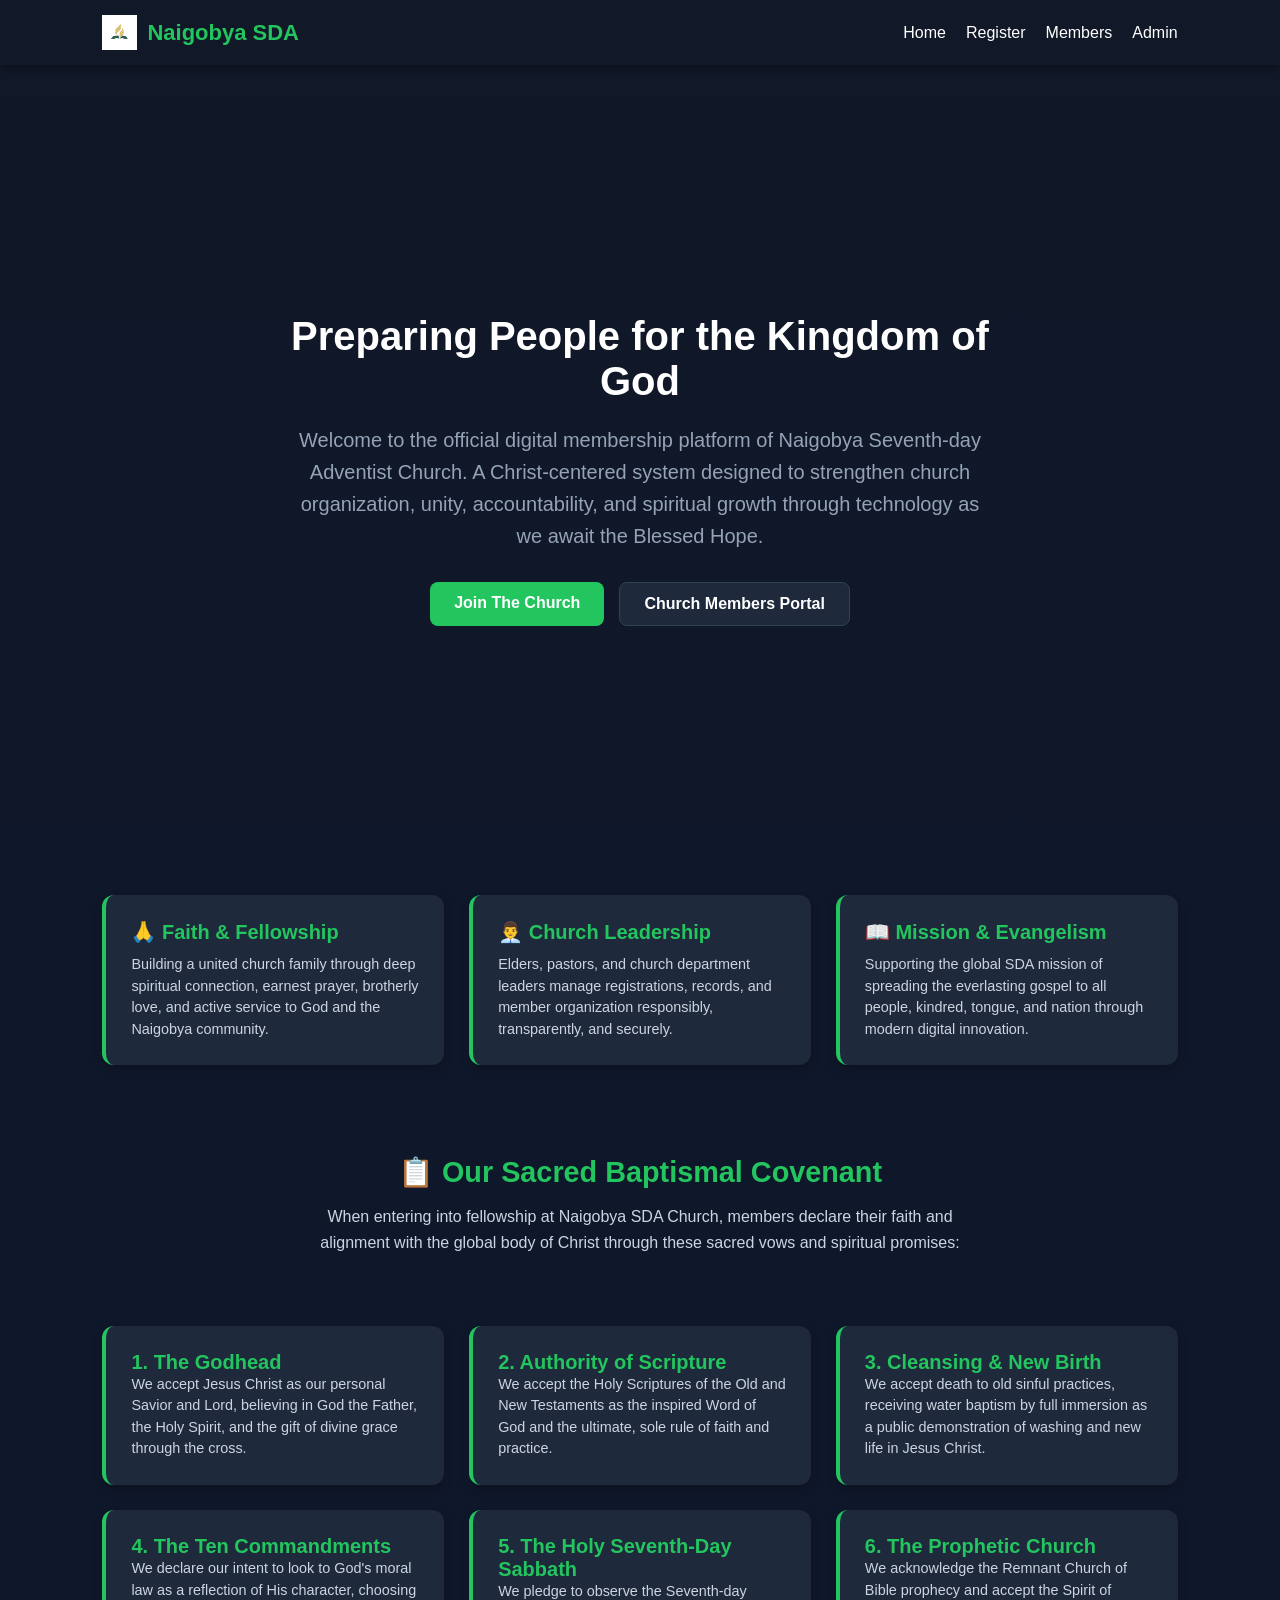
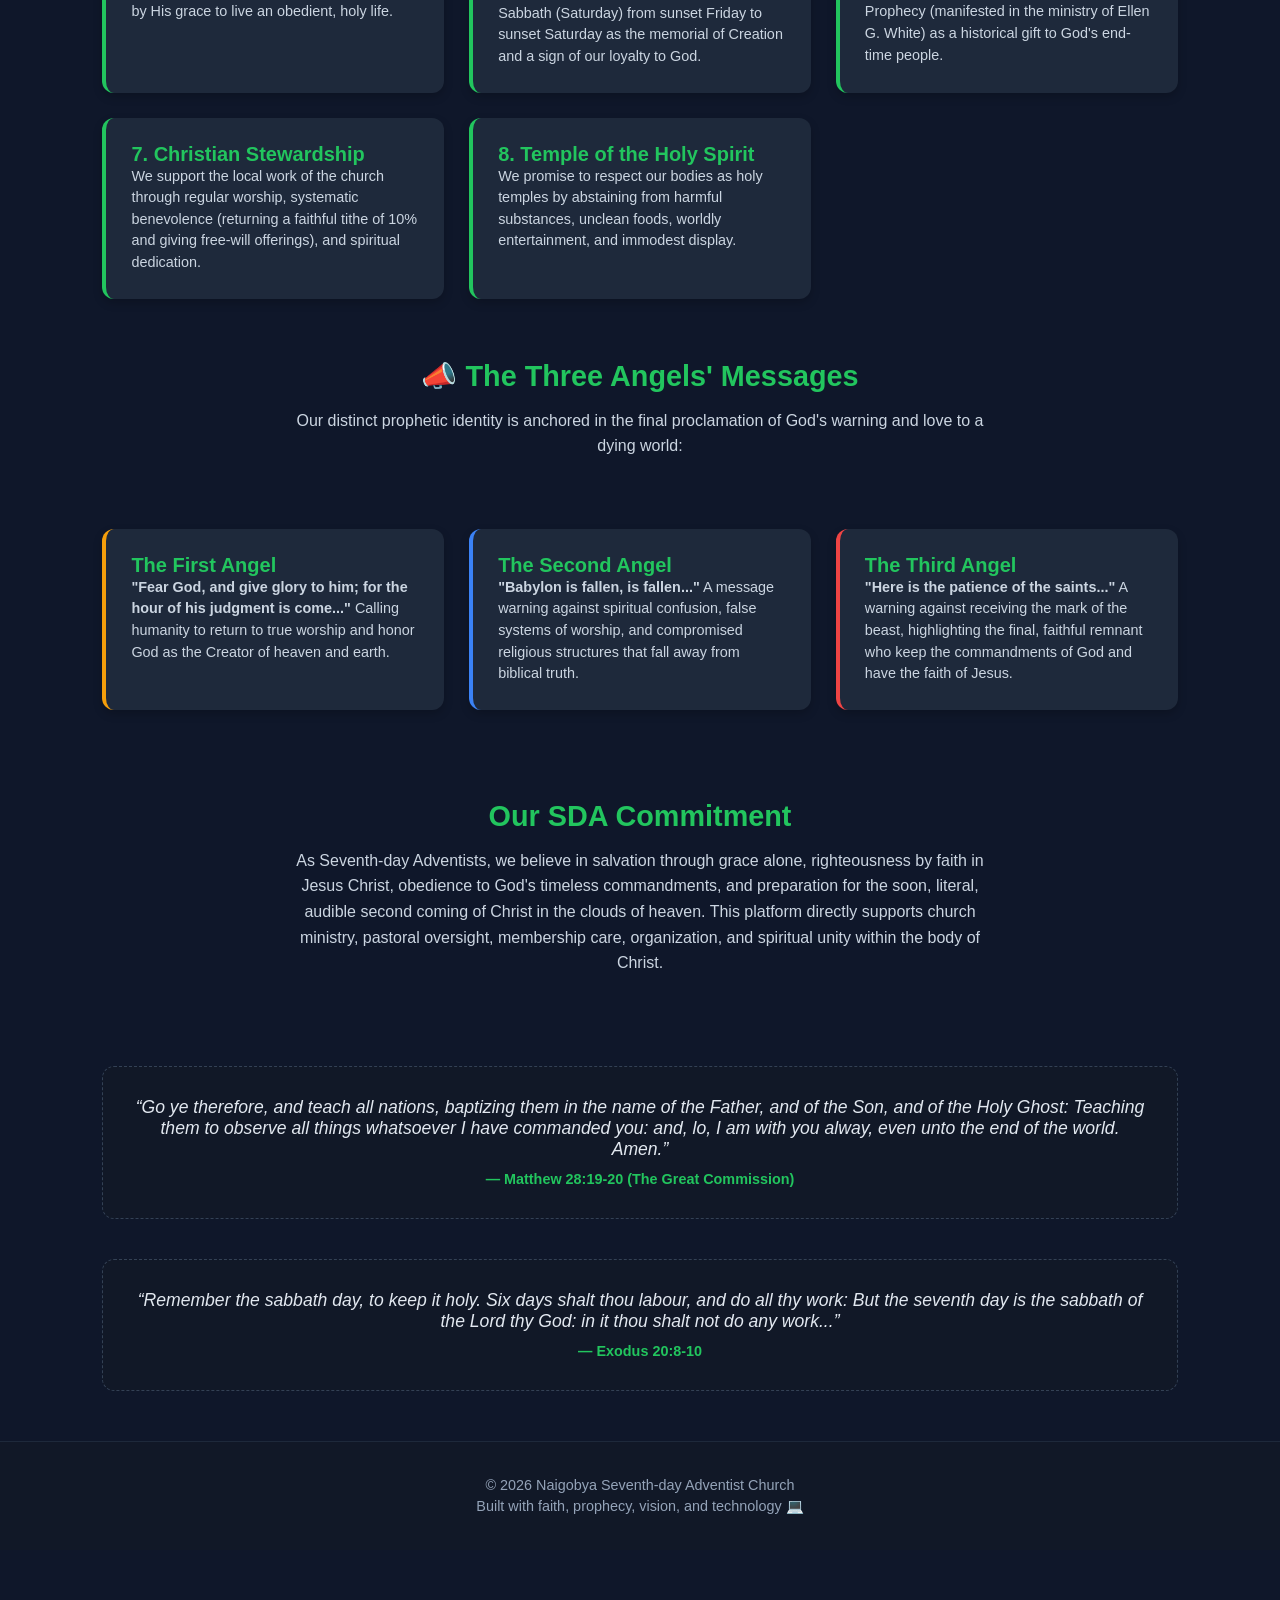
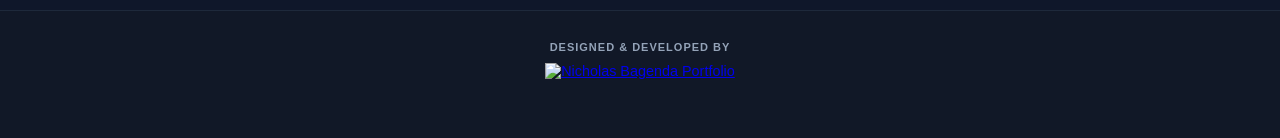
==== index.html @ 1c41e286 "Update index.html" ====
<!DOCTYPE html>
<html lang="en">
<head>
  <meta charset="UTF-8" />
  <meta name="viewport" content="width=device-width, initial-scale=1.0"/>
  <title>Naigobya SDA Church Membership System</title>
  <link rel="stylesheet" href="css/style.css">
  <style>
    /* Injected layout refinements to natively support expanded spiritual content cards */
    body {
        margin: 0;
        font-family: Arial, sans-serif;
        background: #0f172a;
        color: white;
    }
    .navbar {
        background: #111827;
        padding: 15px 8%;
        display: flex;
        justify-content: space-between;
        align-items: center;
    }
    .logo {
        font-size: 20px;
        font-weight: bold;
        color: #22c55e;
    }
    .nav-links a {
        color: white;
        margin-left: 20px;
        text-decoration: none;
        font-size: 16px;
        transition: 0.3s;
    }
    .nav-links a:hover { color: #22c55e; }
    
    .hero {
        padding: 80px 8%;
        text-align: center;
        background: linear-gradient(180deg, #111827 0%, #0f172a 100%);
    }
    .hero h1 { font-size: 2.5rem; margin-bottom: 20px; color: white; }
    .hero p { max-width: 800px; margin: 0 auto 30px auto; color: #94a3b8; line-height: 1.6; }
    .hero-buttons { display: flex; justify-content: center; gap: 15px; }
    
    .btn {
        padding: 12px 24px;
        border-radius: 8px;
        font-weight: bold;
        text-decoration: none;
        transition: 0.3s;
    }
    .btn.green { background: #22c55e; color: white; }
    .btn.dark { background: #1e293b; color: white; border: 1px solid #334155; }
    .btn:hover { opacity: 0.9; }

    .features, .promises-grid, .prophecy-grid {
        display: grid;
        grid-template-columns: repeat(auto-fit, minmax(300px, 1fr));
        gap: 25px;
        padding: 20px 8% 40px 8%;
    }
    .card, .promise-card, .prophecy-card {
        background: #1e293b;
        padding: 25px;
        border-radius: 12px;
        box-shadow: 0 4px 10px rgba(0,0,0,0.2);
        border-left: 4px solid #22c55e;
    }
    .card h2, .promise-card h3, .prophecy-card h3 { margin-top: 0; color: #22c55e; font-size: 1.25rem; }
    .card p, .promise-card p, .prophecy-card p { color: #cbd5e1; font-size: 0.9rem; line-height: 1.5; margin-bottom: 0; }

    .about {
        padding: 50px 8%;
        max-width: 900px;
        margin: 0 auto;
        text-align: center;
    }
    .about h2 { color: #22c55e; font-size: 1.8rem; margin-bottom: 15px; }
    .about p { color: #cbd5e1; line-height: 1.6; }
    
    .scripture-highlight {
        background: #111827;
        border: 1px dashed #334155;
        border-radius: 12px;
        padding: 30px;
        margin: 40px 8%;
        text-align: center;
    }
    .scripture-highlight p { font-style: italic; color: #e2e8f0; font-size: 1.1rem; margin-bottom: 10px; }
    .scripture-highlight span { color: #22c55e; font-weight: bold; font-size: 0.9rem; }

    footer {
        background: #111827;
        padding: 30px 8%;
        text-align: center;
        border-top: 1px solid #1e293b;
        font-size: 0.9rem;
        color: #94a3b8;
    }
    footer p { margin: 5px 0; }
  </style>
</head>
<body>

  <nav class="navbar">
  <div class="logo-block" style="display: flex; align-items: center; gap: 10px; font-size: 22px; font-weight: bold; color: #22c55e;">
    <img src="images/d79f36437e8fdd2dfd483598abf36544.jpg" alt="SDA Logo" style="height: 35px; width: auto; display: block;">
    <span>Naigobya SDA</span>
  </div>
  <div class="nav-links">
    <a href="index.html">Home</a>
    <a href="register.html">Register</a>
    <a href="login.html">Members</a>
    <a href="admin-login.html">Admin</a>
  </div>
</nav>

  <section class="hero">
    <div class="hero-content">
      <h1>Preparing People for the Kingdom of God</h1>
      <p>
        Welcome to the official digital membership platform of Naigobya Seventh-day Adventist Church. 
        A Christ-centered system designed to strengthen church organization, unity, accountability, 
        and spiritual growth through technology as we await the Blessed Hope.
      </p>
      <div class="hero-buttons">
        <a href="register.html" class="btn green">Join The Church</a>
        <a href="login.html" class="btn dark">Church Members Portal</a>
      </div>
    </div>
  </section>

  <section class="features">
    <div class="card">
      <h2>🙏 Faith & Fellowship</h2>
      <p>
        Building a united church family through deep spiritual connection, earnest prayer, brotherly love, and active service 
        to God and the Naigobya community.
      </p>
    </div>

    <div class="card">
      <h2>👨‍💼 Church Leadership</h2>
      <p>
        Elders, pastors, and church department leaders manage registrations, records, and member 
        organization responsibly, transparently, and securely.
      </p>
    </div>

    <div class="card">
      <h2>📖 Mission & Evangelism</h2>
      <p>
        Supporting the global SDA mission of spreading the everlasting gospel to all people, kindred, tongue, and nation 
        through modern digital innovation.
      </p>
    </div>
  </section>

  <section class="about">
    <h2>📋 Our Sacred Baptismal Covenant</h2>
    <p>
      When entering into fellowship at Naigobya SDA Church, members declare their faith and alignment with the global 
      body of Christ through these sacred vows and spiritual promises:
    </p>
  </section>

  <section class="promises-grid">
    <div class="promise-card">
      <h3>1. The Godhead</h3>
      <p>We accept Jesus Christ as our personal Savior and Lord, believing in God the Father, the Holy Spirit, and the gift of divine grace through the cross.</p>
    </div>
    <div class="promise-card">
      <h3>2. Authority of Scripture</h3>
      <p>We accept the Holy Scriptures of the Old and New Testaments as the inspired Word of God and the ultimate, sole rule of faith and practice.</p>
    </div>
    <div class="promise-card">
      <h3>3. Cleansing & New Birth</h3>
      <p>We accept death to old sinful practices, receiving water baptism by full immersion as a public demonstration of washing and new life in Jesus Christ.</p>
    </div>
    <div class="promise-card">
      <h3>4. The Ten Commandments</h3>
      <p>We declare our intent to look to God's moral law as a reflection of His character, choosing by His grace to live an obedient, holy life.</p>
    </div>
    <div class="promise-card">
      <h3>5. The Holy Seventh-Day Sabbath</h3>
      <p>We pledge to observe the Seventh-day Sabbath (Saturday) from sunset Friday to sunset Saturday as the memorial of Creation and a sign of our loyalty to God.</p>
    </div>
    <div class="promise-card">
      <h3>6. The Prophetic Church</h3>
      <p>We acknowledge the Remnant Church of Bible prophecy and accept the Spirit of Prophecy (manifested in the ministry of Ellen G. White) as a historical gift to God's end-time people.</p>
    </div>
    <div class="promise-card">
      <h3>7. Christian Stewardship</h3>
      <p>We support the local work of the church through regular worship, systematic benevolence (returning a faithful tithe of 10% and giving free-will offerings), and spiritual dedication.</p>
    </div>
    <div class="promise-card">
      <h3>8. Temple of the Holy Spirit</h3>
      <p>We promise to respect our bodies as holy temples by abstaining from harmful substances, unclean foods, worldly entertainment, and immodest display.</p>
    </div>
  </section>

  <section class="about" style="padding-top: 20px;">
    <h2>📣 The Three Angels' Messages</h2>
    <p>Our distinct prophetic identity is anchored in the final proclamation of God's warning and love to a dying world:</p>
  </section>

  <section class="prophecy-grid">
    <div class="prophecy-card" style="border-left-color: #f59e0b;">
      <h3>The First Angel</h3>
      <p><strong>"Fear God, and give glory to him; for the hour of his judgment is come..."</strong> Calling humanity to return to true worship and honor God as the Creator of heaven and earth.</p>
    </div>
    <div class="prophecy-card" style="border-left-color: #3b82f6;">
      <h3>The Second Angel</h3>
      <p><strong>"Babylon is fallen, is fallen..."</strong> A message warning against spiritual confusion, false systems of worship, and compromised religious structures that fall away from biblical truth.</p>
    </div>
    <div class="prophecy-card" style="border-left-color: #ef4444;">
      <h3>The Third Angel</h3>
      <p><strong>"Here is the patience of the saints..."</strong> A warning against receiving the mark of the beast, highlighting the final, faithful remnant who keep the commandments of God and have the faith of Jesus.</p>
    </div>
  </section>

  <section class="about">
    <h2>Our SDA Commitment</h2>
    <p>
      As Seventh-day Adventists, we believe in salvation through grace alone, righteousness by faith in Jesus Christ, obedience 
      to God's timeless commandments, and preparation for the soon, literal, audible second coming of Christ in the clouds of heaven. 
      This platform directly supports church ministry, pastoral oversight, membership care, organization, and spiritual unity 
      within the body of Christ.
    </p>
  </section>

  <div class="scripture-highlight">
    <p>“Go ye therefore, and teach all nations, baptizing them in the name of the Father, and of the Son, and of the Holy Ghost: Teaching them to observe all things whatsoever I have commanded you: and, lo, I am with you alway, even unto the end of the world. Amen.”</p>
    <span>— Matthew 28:19-20 (The Great Commission)</span>
  </div>

  <div class="scripture-highlight" style="margin-top: 0;">
    <p>“Remember the sabbath day, to keep it holy. Six days shalt thou labour, and do all thy work: But the seventh day is the sabbath of the Lord thy God: in it thou shalt not do any work...”</p>
    <span>— Exodus 20:8-10</span>
  </div>

  <footer>
    <p>© 2026 Naigobya Seventh-day Adventist Church</p>
    <p>Built with faith, prophecy, vision, and technology 💻</p>
  </footer>
    <footer class="web-ui-element site-global-footer">
    <p>DESIGNED & DEVELOPED BY</p>
    <a href="https://bagendanicholas.github.io/My-website-/index.html" id="footerLogoLink" target="_blank">
        <img src="https://raw.githubusercontent.com/BagendaNicholas/naigobya-sda-membership-system/main/images/Mon_21_07_2025_16_26_06.png" class="developer-footer-logo" alt="Nicholas Bagenda Portfolio">
    </a>
</footer>
    </body>
</html>
---- css/style.css ----
/* ==========================================================================
   1. GLOBAL SYSTEM RESET & VARIABLES
   ========================================================================== */
*{
  margin:0;
  padding:0;
  box-sizing:border-box;
}

body{
  font-family:Arial,sans-serif;
  background:#0f172a;
  color:white;
  min-height:100vh;
}

/* ==========================================================================
   2. SITE CORE NAVIGATION ELEMENT
   ========================================================================== */
.navbar{
  display:flex;
  justify-content:space-between;
  align-items:center;
  padding:15px 8%;
  background:#111827;
  position:sticky;
  top:0;
  z-index:1000;
  box-shadow:0 2px 10px rgba(0,0,0,0.4);
}

.logo{
  font-size:22px;
  font-weight:bold;
  color:#22c55e;
}

.nav-links{
  display:flex;
  align-items:center;
  flex-wrap:wrap;
}

.nav-links a{
  color:white;
  text-decoration:none;
  margin-left:20px;
  transition:0.3s;
  font-size:15px;
}

.nav-links a:hover{
  color:#22c55e;
}

/* ==========================================================================
   3. LANDING HERO INITIATION BANNER
   ========================================================================== */
.hero{
  min-height:90vh;
  display:flex;
  justify-content:center;
  align-items:center;
  text-align:center;
  background:
    linear-gradient(
      rgba(15,23,42,0.8),
      rgba(15,23,42,0.9)
    ),
    url('https://images.unsplash.com/photo-1507692049790-de58290a4334?q=80&w=1200')
    center/cover;
  padding:40px 20px;
}

.hero-content{
  max-width:700px;
}

.hero h1{
  font-size:55px;
  margin-bottom:20px;
}

.hero p{
  font-size:20px;
  line-height:1.6;
  margin-bottom:30px;
  color:#cbd5e1;
}

/* ==========================================================================
   4. INTERACTIVE GLOBAL CONTROLS BUTTONS
   ========================================================================== */
.hero-buttons{
  display:flex;
  justify-content:center;
  gap:20px;
  flex-wrap:wrap;
}

.btn,
button{
  padding:14px 28px;
  border:none;
  border-radius:10px;
  text-decoration:none;
  font-size:16px;
  cursor:pointer;
  transition:0.3s;
  display:inline-block;
}

.green{
  background:#22c55e;
  color:white;
}

.green:hover{
  background:#16a34a;
}

.dark{
  background:#1e293b;
  color:white;
}

.dark:hover{
  background:#334155;
}

button{
  background:#22c55e;
  color:white;
  width:100%;
}

button:hover{
  opacity:0.9;
}

/* ==========================================================================
   5. HOUSING BLOCK CONTAINER FRAMEWORKS
   ========================================================================== */
.container{
  max-width:1100px;
  margin:40px auto;
  padding:20px;
}

.form-container{
  max-width:500px;
  margin:auto;
  background:#1e293b;
  padding:30px;
  border-radius:15px;
  box-shadow:0 0 20px rgba(0,0,0,0.4);
}

/* ==========================================================================
   6. EXPANDED INPUT FORM LAYOUT ARCHITECTURE
   ========================================================================== */
.input-box{
  margin-bottom:15px;
}

.input-box label{
  display:block;
  color:#cbd5e1;
  font-size:0.85rem;
  margin-bottom:6px;
  font-weight:600;
}

.input-box input,
.input-box select,
textarea{
  width:100%;
  padding:12px;
  border:none;
  border-radius:8px;
  background:#0f172a;
  color:white;
  outline:none;
  font-size:15px;
}

.input-box input::placeholder{
  color:#94a3b8;
}

/* SECTION HEADERS FOR MULTI-FIELD FORMS */
.section-title {
  color: #22c55e;
  font-size: 1.1rem;
  font-weight: bold;
  margin: 25px 0 15px 0;
  border-bottom: 1px solid #334155;
  padding-bottom: 5px;
  text-transform: uppercase;
  letter-spacing: 0.5px;
}

/* FILE BLOCKS */
.file-box{
  margin:15px 0;
}

.file-box input{
  color:white;
}

.preview{
  text-align:center;
  margin:15px 0;
}

.preview img{
  width:120px;
  height:120px;
  border-radius:50%;
  object-fit:cover;
  border:3px solid #22c55e;
  display:none;
}

/* ==========================================================================
   7. GRID COMPONENT DISPLAY SYSTEMS
   ========================================================================== */
.features{
  display:grid;
  grid-template-columns:repeat(auto-fit,minmax(250px,1fr));
  gap:25px;
  padding:70px 8%;
}

.card{
  background:#1e293b;
  padding:25px;
  border-radius:15px;
  transition:0.3s;
  box-shadow:0 0 10px rgba(0,0,0,0.3);
}

.card:hover{
  transform:translateY(-5px);
}

.card h2,
.card h3{
  margin-bottom:10px;
  color:#22c55e;
}

.card p{
  color:#cbd5e1;
  line-height:1.6;
}

/* CHURCH ADMIN LIVE PROFILE CARDS */
.members-grid{
  display:grid;
  grid-template-columns:repeat(auto-fit,minmax(280px,1fr));
  gap:20px;
  margin-top:20px;
}

/* Injecting structural reinforcement for dynamic injection blocks */
.member-profile-card {
  transition: transform 0.2s ease, box-shadow 0.2s ease;
  box-sizing: border-box;
}
.member-profile-card:hover {
  transform: translateY(-2px);
  box-shadow: 0 6px 15px rgba(0, 0, 0, 0.4);
}

.member-photo{
  width:100px;
  height:100px;
  border-radius:50%;
  object-fit:cover;
  border:3px solid #22c55e;
  margin-bottom:15px;
}

/* ==========================================================================
   8. COMPONENT METRIC BADGES & FEEDBACK STATES
   ========================================================================== */
.status-approved{
  color:#22c55e;
  font-weight:bold;
}

.status-pending{
  color:orange;
  font-weight:bold;
}

.status-rejected{
  color:red;
  font-weight:bold;
}

.stats-grid{
  display:grid;
  grid-template-columns:repeat(auto-fit,minmax(180px,1fr));
  gap:20px;
  margin-bottom:30px;
}

.stats-card{
  background:#1e293b;
  padding:20px;
  border-radius:15px;
  text-align:center;
}

.stats-card h2{
  font-size:35px;
  color:#22c55e;
}

.search-box{
  margin:20px 0;
}

.search-box input{
  width:100%;
  padding:14px;
  border:none;
  border-radius:10px;
  background:#1e293b;
  color:white;
  outline:none;
}

#loading{
  display:none;
  text-align:center;
  margin-top:15px;
  color:#22c55e;
  font-size:15px;
  font-weight:bold;
}

/* ==========================================================================
   9. INFORMATION SHOWCASE SECTIONS & FOOTER
   ========================================================================== */
.about{
  padding:70px 8%;
  text-align:center;
}

.about h2{
  font-size:40px;
  margin-bottom:20px;
  color:#22c55e;
}

.about p{
  max-width:700px;
  margin:auto;
  line-height:1.8;
  color:#cbd5e1;
}

footer{
  background:#111827;
  text-align:center;
  padding:25px;
  margin-top:50px;
}

footer p{
  margin:5px 0;
  color:#94a3b8;
}

/* ==========================================================================
   10. MEDIA QUERY MEDIA RESPONSIVE FLUIDITY
   ========================================================================== */
@media(max-width:768px){

  .navbar{
    flex-direction:column;
    gap:10px;
    padding:15px;
  }

  .nav-links{
    justify-content:center;
  }

  .nav-links a{
    margin:8px;
  }

  .hero h1{
    font-size:38px;
  }

  .hero p{
    font-size:17px;
  }

  .container{
    padding:15px;
  }

  .form-container{
    padding:20px;
  }

  .btn,
  button{
    width:100%;
  }
}
/* ==========================================================================
   11. EXECUTIVE REPORT ENGINE & MOBILE PRINT LAYOUTS
   ========================================================================== */

/* Hide print layout by default in web browsing mode */
#printReportView {
  display: none;
  background: white;
  color: #000000;
  padding: 20px;
  min-height: 100vh;
}

/* Print UI Filter Tabs setup */
.print-filter-tabs {
  display: flex;
  flex-direction: column;
  gap: 8px;
  margin-bottom: 20px;
}

.filter-btn {
  width: 100%;
  padding: 12px;
  border-radius: 8px;
  font-weight: bold;
  cursor: pointer;
  border: 1px solid #cbd5e1;
  background: #f1f5f9;
  color: #334155;
  font-size: 14px;
  text-align: center;
  transition: all 0.2s ease;
}

.filter-btn.active {
  background: #1e293b !important;
  color: white !important;
  border-color: #1e293b !important;
}

/* Clean Document Banner Header */
.print-header {
  display: flex;
  align-items: center;
  border-bottom: 3px double #000000;
  padding-bottom: 15px;
  margin-bottom: 25px;
  gap: 15px;
}

.print-title-block {
  text-align: left;
}

.print-title-block h1 {
  margin: 0;
  font-size: 18px;
  text-transform: uppercase;
  color: #111111;
  font-weight: bold;
}

.print-title-block p {
  margin: 4px 0 0 0;
  font-size: 12px;
  color: #444444;
  font-weight: bold;
}

.print-logo {
  height: 55px;
  width: auto;
  display: block;
}

/* Mobile-Friendly Profile Printing Layout Containers */
.print-cards-container {
  display: flex;
  flex-direction: column;
  gap: 14px;
}

.member-print-card {
  background: #ffffff !important;
  border: 1px solid #cbd5e1 !important;
  border-radius: 8px;
  padding: 14px;
  display: flex;
  align-items: flex-start;
  gap: 15px;
  page-break-inside: avoid;
}

.print-avatar {
  width: 75px;
  height: 75px;
  border-radius: 50%;
  object-fit: cover;
  border: 1px solid #334155;
  flex-shrink: 0;
  margin-top: 2px;
}

.print-card-details {
  flex-grow: 1;
}

.print-card-details h4 {
  margin: 0 0 8px 0;
  font-size: 15px;
  color: #000000 !important;
  font-weight: bold;
  text-transform: uppercase;
  border-bottom: 1px dashed #cbd5e1;
  padding-bottom: 4px;
}

/* Row Architecture Strategy */
.print-info-row {
  display: flex;
  justify-content: space-between;
  margin-bottom: 5px;
  font-size: 12px;
  color: #222222 !important;
  border-bottom: 1px solid #f1f5f9;
  padding-bottom: 2px;
}

.print-info-label {
  font-weight: bold;
  color: #555555;
  width: 35%;
  flex-shrink: 0;
}

.print-info-value {
  width: 65%;
  text-align: left;
}

.print-badge {
  padding: 3px 8px;
  border-radius: 4px;
  font-size: 10px;
  font-weight: bold;
  text-transform: uppercase;
  border: 1px solid #000000;
  align-self: flex-start;
  flex-shrink: 0;
}

.no-print-actions {
  background: #f8fafc;
  padding: 14px;
  border-radius: 8px;
  margin-bottom: 20px;
  display: flex;
  flex-direction: column;
  gap: 10px;
  border: 1px solid #cbd5e1;
  align-items: center;
}

.no-print-actions button {
  width: 100%;
}
/* ==========================================================================
   🚨 SYSTEM HARDWARE PRINTER OVERRIDES (TRIGGERS DURING PDF SAVE)
   ========================================================================== */
@media print {
  body {
    background: white !important;
    color: black !important;
  }
  
  body * {
    display: none !important;
  }
  
  #printReportView, 
  #printReportView * {
    display: block !important;
  }
  
  /* Forces the container to stretch and stack cards nicely */
  .print-cards-container {
    display: flex !important;
    flex-direction: column !important;
    gap: 16px !important;
  }
  
  /* Structural layout preservation for individual member cards */
  .member-print-card {
    display: flex !important;
    flex-direction: row !important;
    align-items: flex-start !important;
    background: white !important;
    border: 1px solid #cbd5e1 !important;
    padding: 16px !important;
    margin-bottom: 16px !important;
    page-break-inside: avoid !important;
  }

  .print-card-details {
    display: flex !important;
    flex-direction: column !important;
    flex-grow: 1 !important;
  }

  .print-card-header-row {
    display: flex !important;
    justify-content: space-between !important;
    align-items: center !important;
  }

  /* 👑 LOCKS SIDE-BY-SIDE DOUBLE COLUMNS IN PDF */
  .print-grid-body {
    display: grid !important;
    grid-template-columns: 1fr 1fr !important; 
    column-gap: 24px !important;
    row-gap: 8px !important;
  }

  .print-grid-cell {
    display: flex !important;
    flex-direction: row !important;
    align-items: center !important;
  }

  .full-width-cell {
    grid-column: span 2 !important;
  }

  .field-lbl {
    display: inline-block !important;
    width: 65px !important;
    font-weight: 700 !important;
  }
  
  .print-header {
    display: flex !important;
    align-items: center !important;
  }

  /* Hides interface elements on your dashboard from bleeding onto the PDF page */
  .no-print-actions, 
  .print-filter-tabs,
  .site-global-footer {
    display: none !important;
  }
  
  #printReportView {
    padding: 0 !important;
    background: white !important;
    color: black !important;
  }

  /* Enforces the elegant, minimal report footer at the bottom of the PDF page */
  .print-footer {
    display: flex !important;
    flex-direction: column !important;
    align-items: center !important;
    justify-content: center !important;
    margin-top: 50px !important;
    padding-top: 15px !important;
    border-top: 1px dashed #cbd5e1 !important;
    text-align: center !important;
    page-break-inside: avoid !important;
  }

  .print-footer p {
    color: #475569 !important;
    font-size: 11px !important;
    margin: 0 0 8px 0 !important;
    font-weight: bold !important;
    text-transform: uppercase !important;
  }
}

/* ==========================================================================
   💼 GLOBAL INTERACTIVE WEB FOOTER STYLES (VISIBLE ON EVERY PAGE)
   ========================================================================== */
.site-global-footer {
  background: #111827; /* Matches dashboard navbar charcoal */
  text-align: center;
  padding: 30px 20px;
  margin-top: 60px;
  border-top: 1px solid #1e293b;
  display: flex;
  flex-direction: column;
  align-items: center;
  justify-content: center;
}

.site-global-footer p {
  margin: 0 0 10px 0 !important;
  font-size: 11px !important;
  color: #94a3b8 !important;
  font-weight: bold;
  text-transform: uppercase;
  letter-spacing: 1px;
}

.developer-footer-logo {
  height: 45px;
  width: auto;
  display: block;
  transition: transform 0.2s ease;
  cursor: pointer;
}

.developer-footer-logo:hover {
  transform: scale(1.06); /* Clean interactive pop on hover */
}

/* Base style fallback rules for report print-view layout elements */
.print-footer {
  display: flex;
  flex-direction: column;
  align-items: center;
  justify-content: center;
  margin-top: 40px;
  padding-top: 15px;
  border-top: 1px dashed #cbd5e1;
  text-align: center;
  page-break-inside: avoid;
}

.print-footer p {
  margin: 0 0 8px 0;
  font-size: 11px;
  color: #475569;
  font-weight: bold;
  text-transform: uppercase;
  letter-spacing: 0.5px;
}
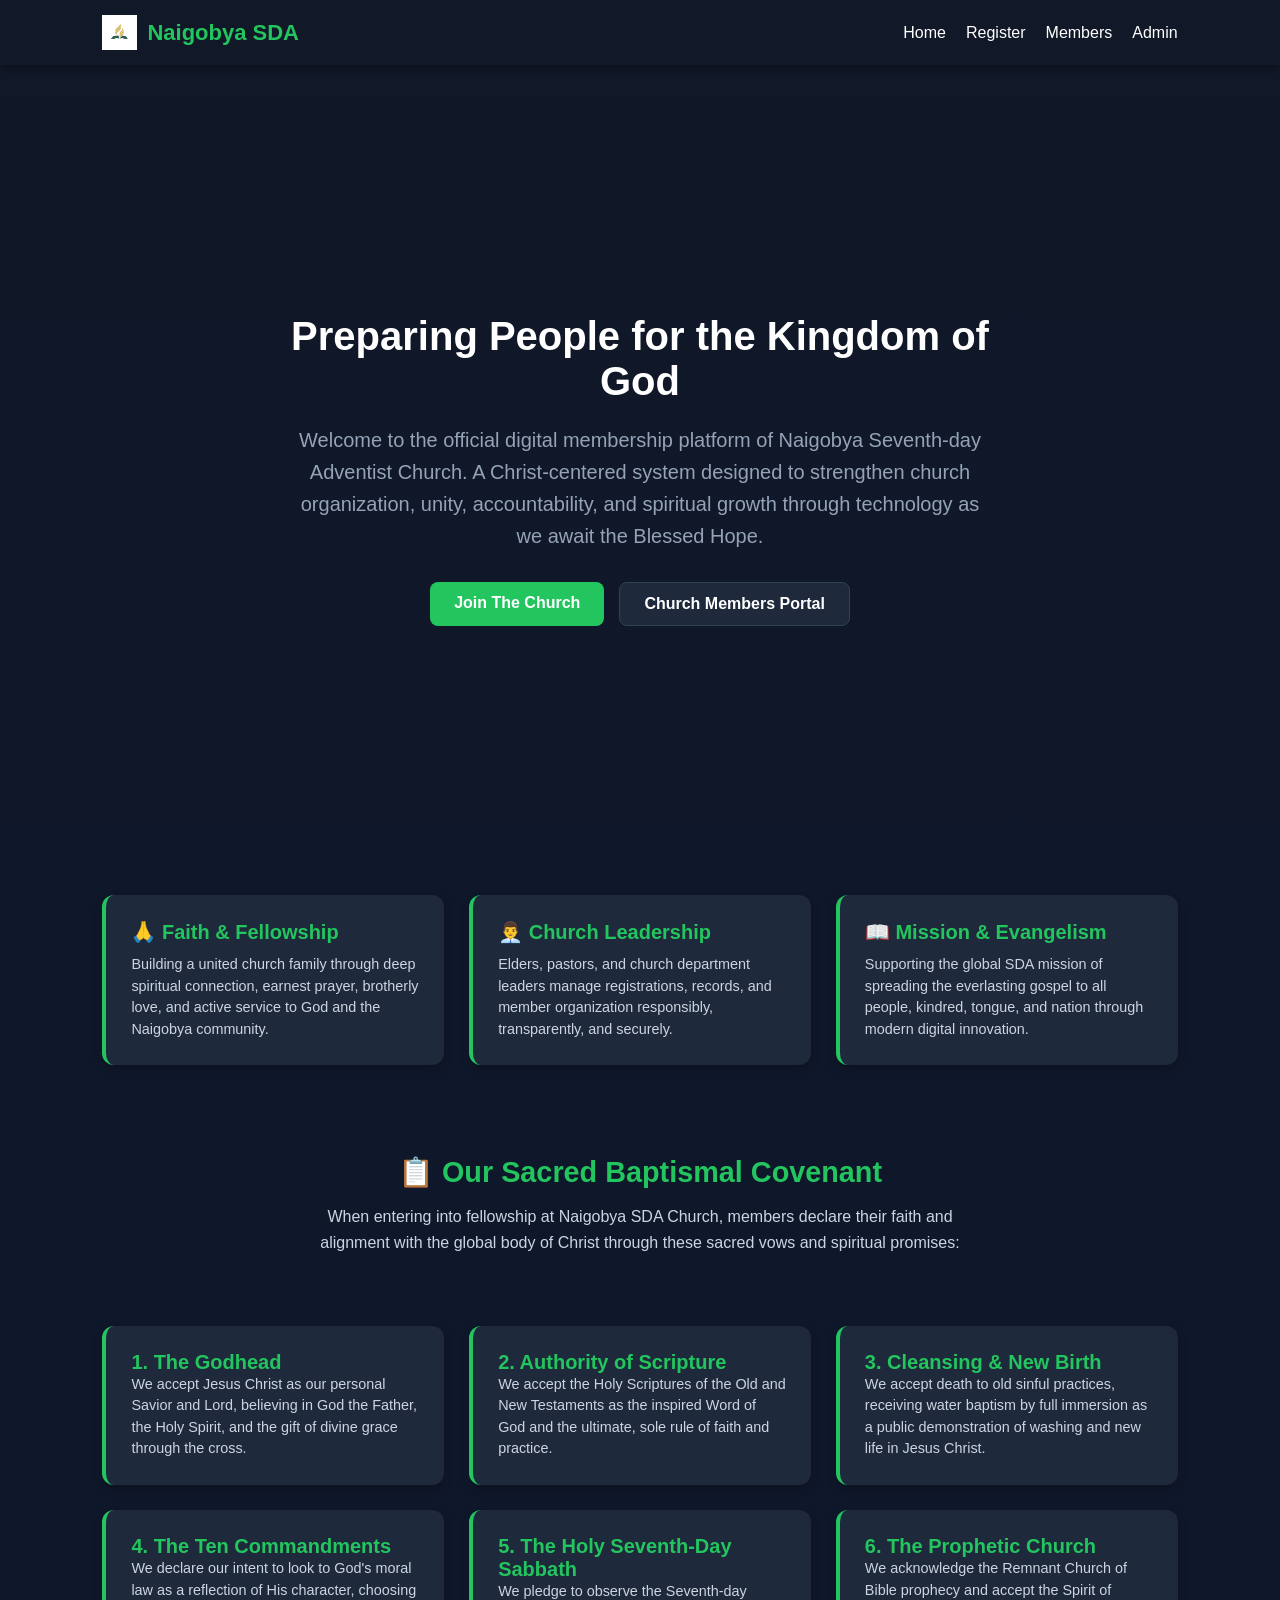
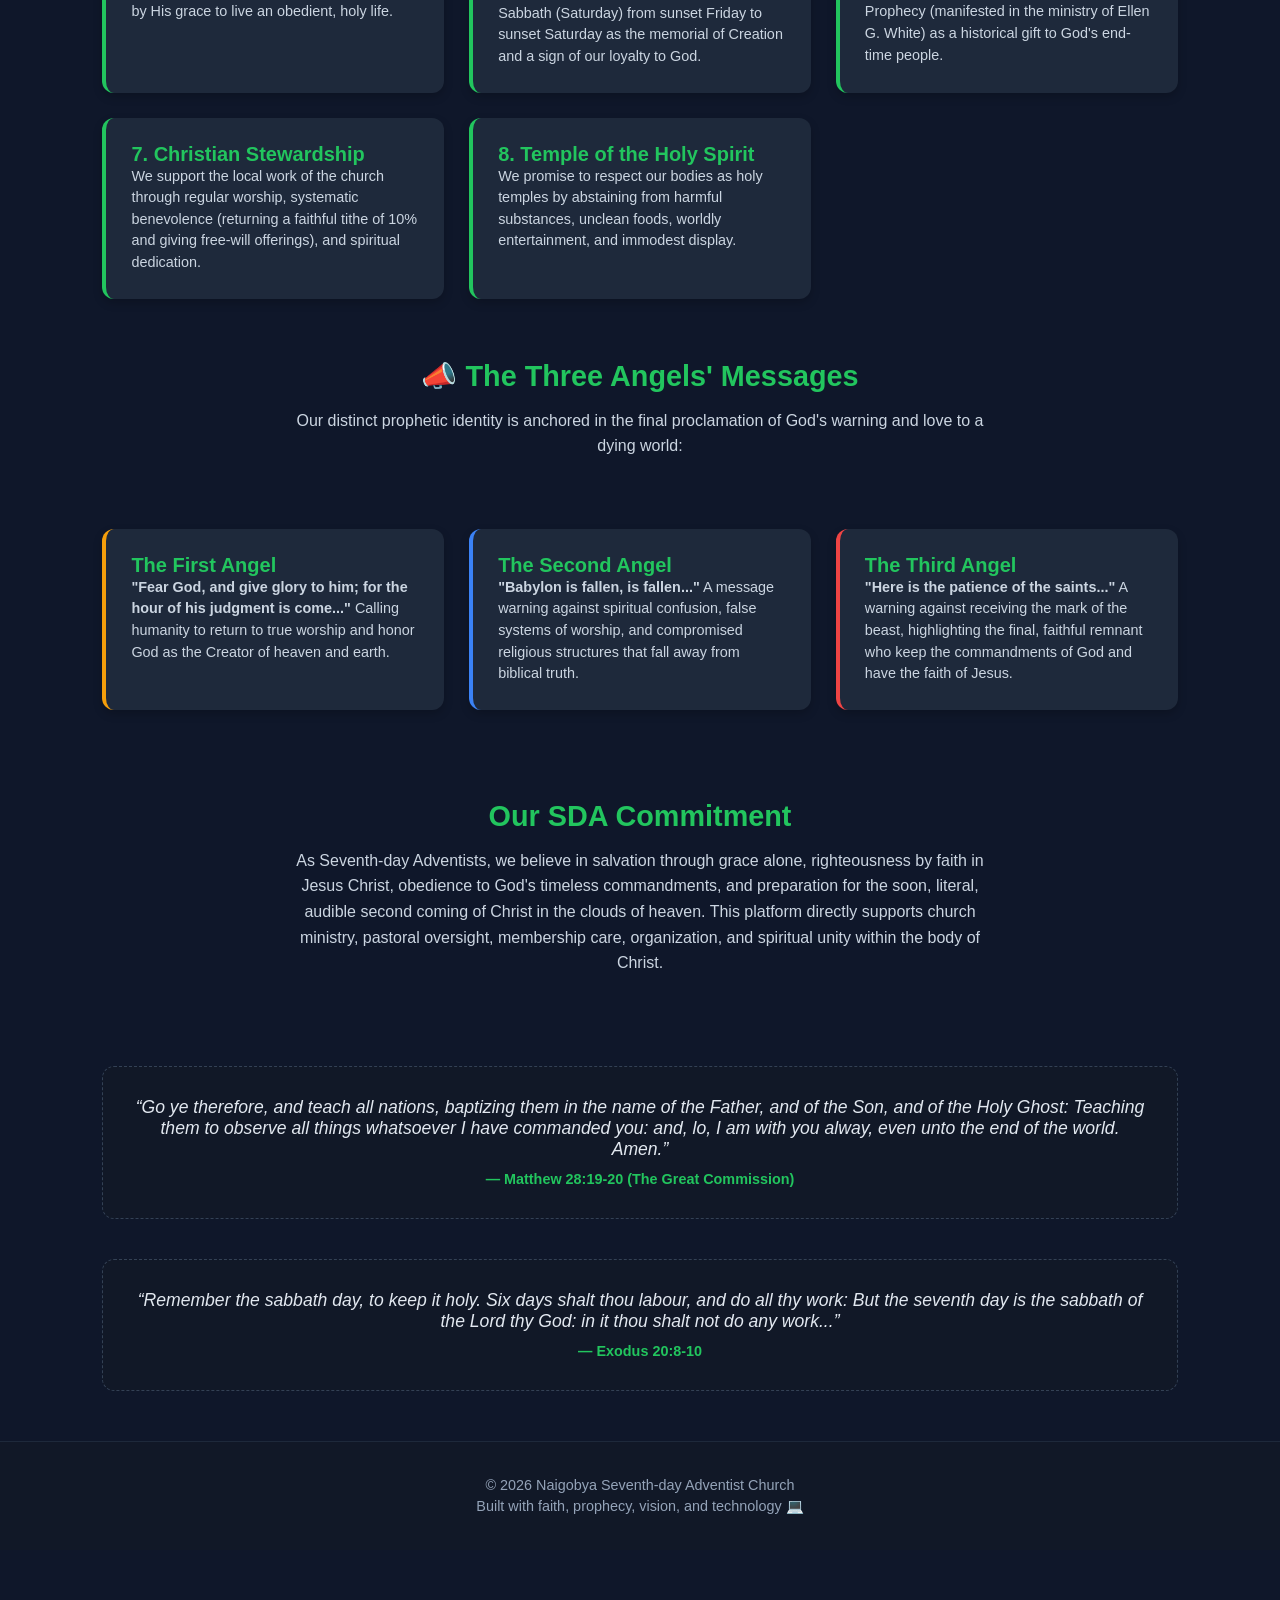
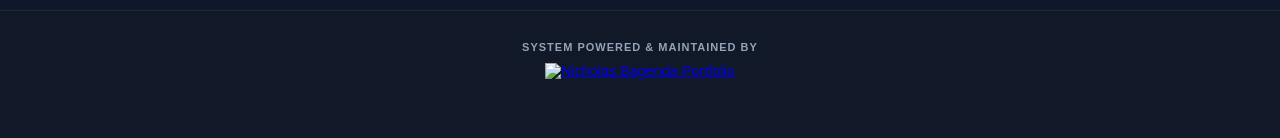
==== commit 2145e276: "Update index.html" ====
--- a/index.html
+++ b/index.html
@@ -245,7 +245,7 @@
     <p>Built with faith, prophecy, vision, and technology 💻</p>
   </footer>
     <footer class="web-ui-element site-global-footer">
-    <p>DESIGNED & DEVELOPED BY</p>
+    <p>System Powered & Maintained By</p>
     <a href="https://bagendanicholas.github.io/My-website-/index.html" id="footerLogoLink" target="_blank">
         <img src="https://raw.githubusercontent.com/BagendaNicholas/naigobya-sda-membership-system/main/images/Mon_21_07_2025_16_26_06.png" class="developer-footer-logo" alt="Nicholas Bagenda Portfolio">
     </a>
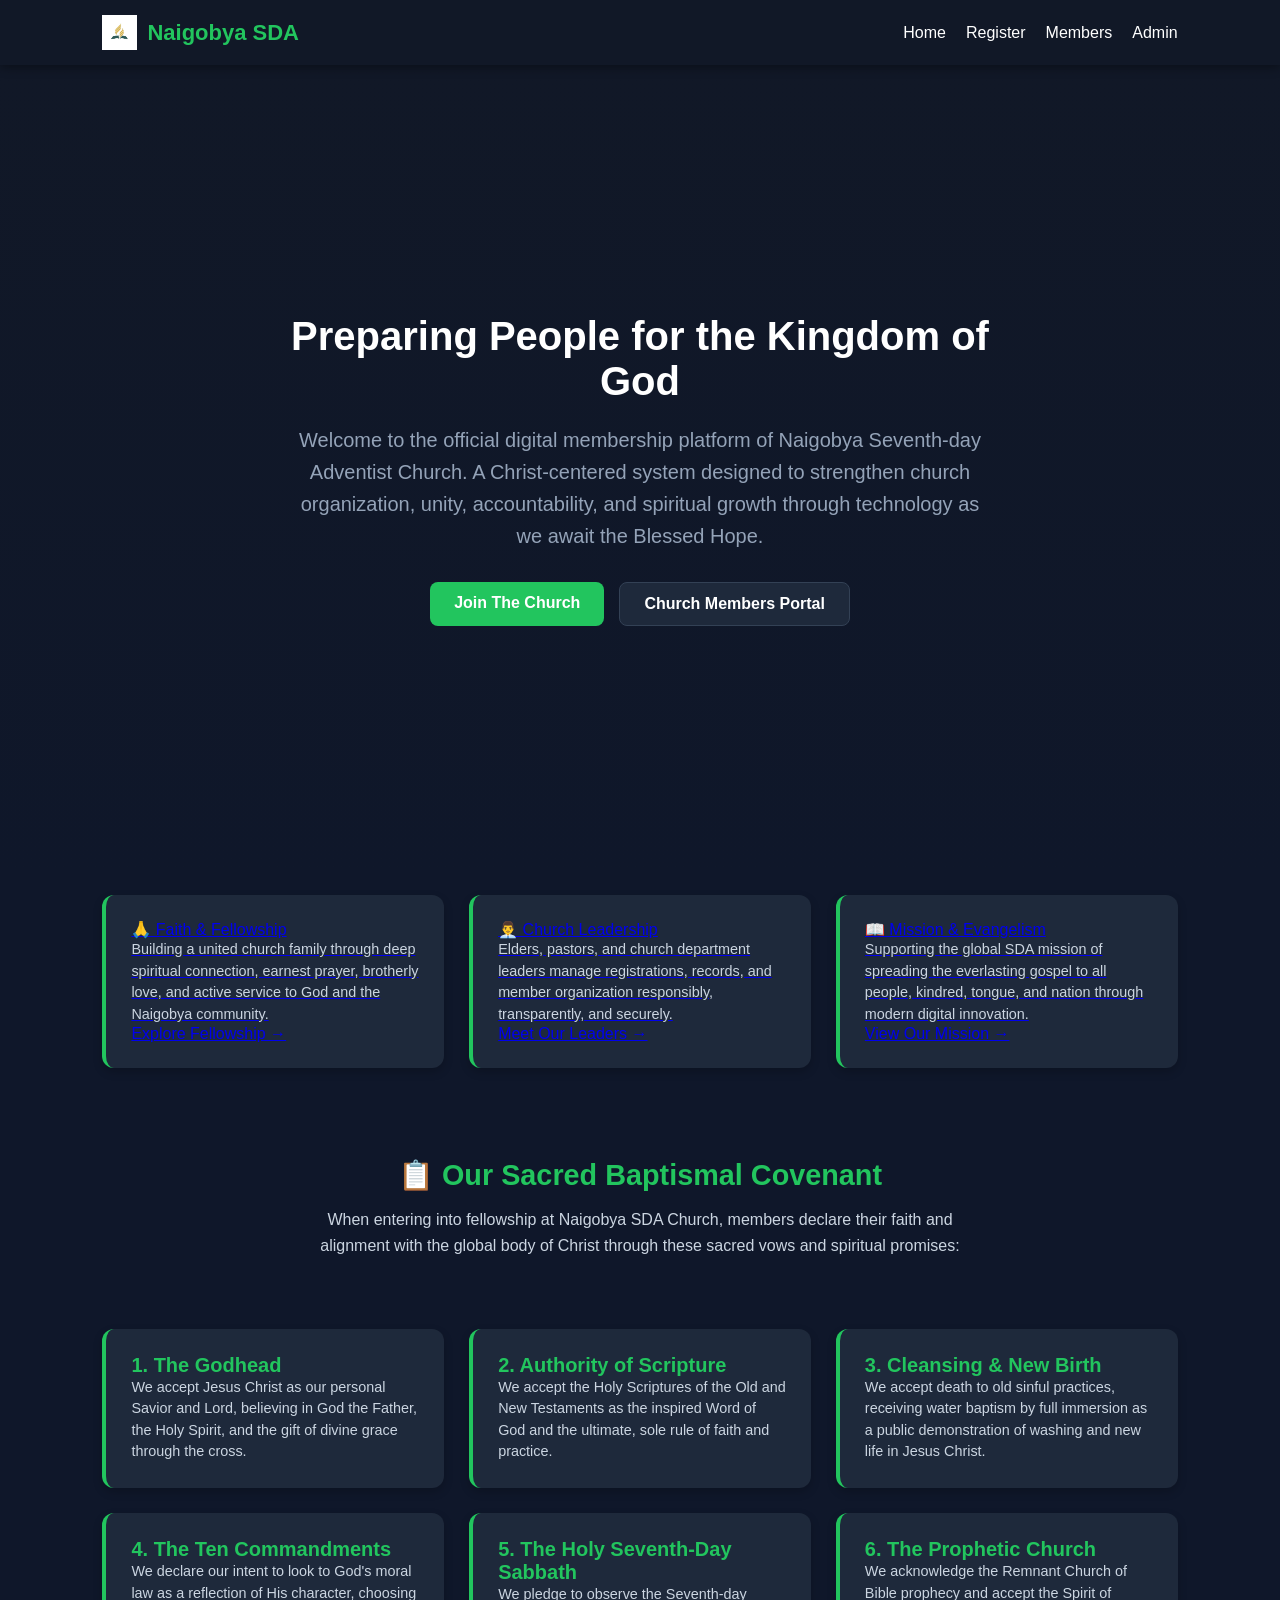
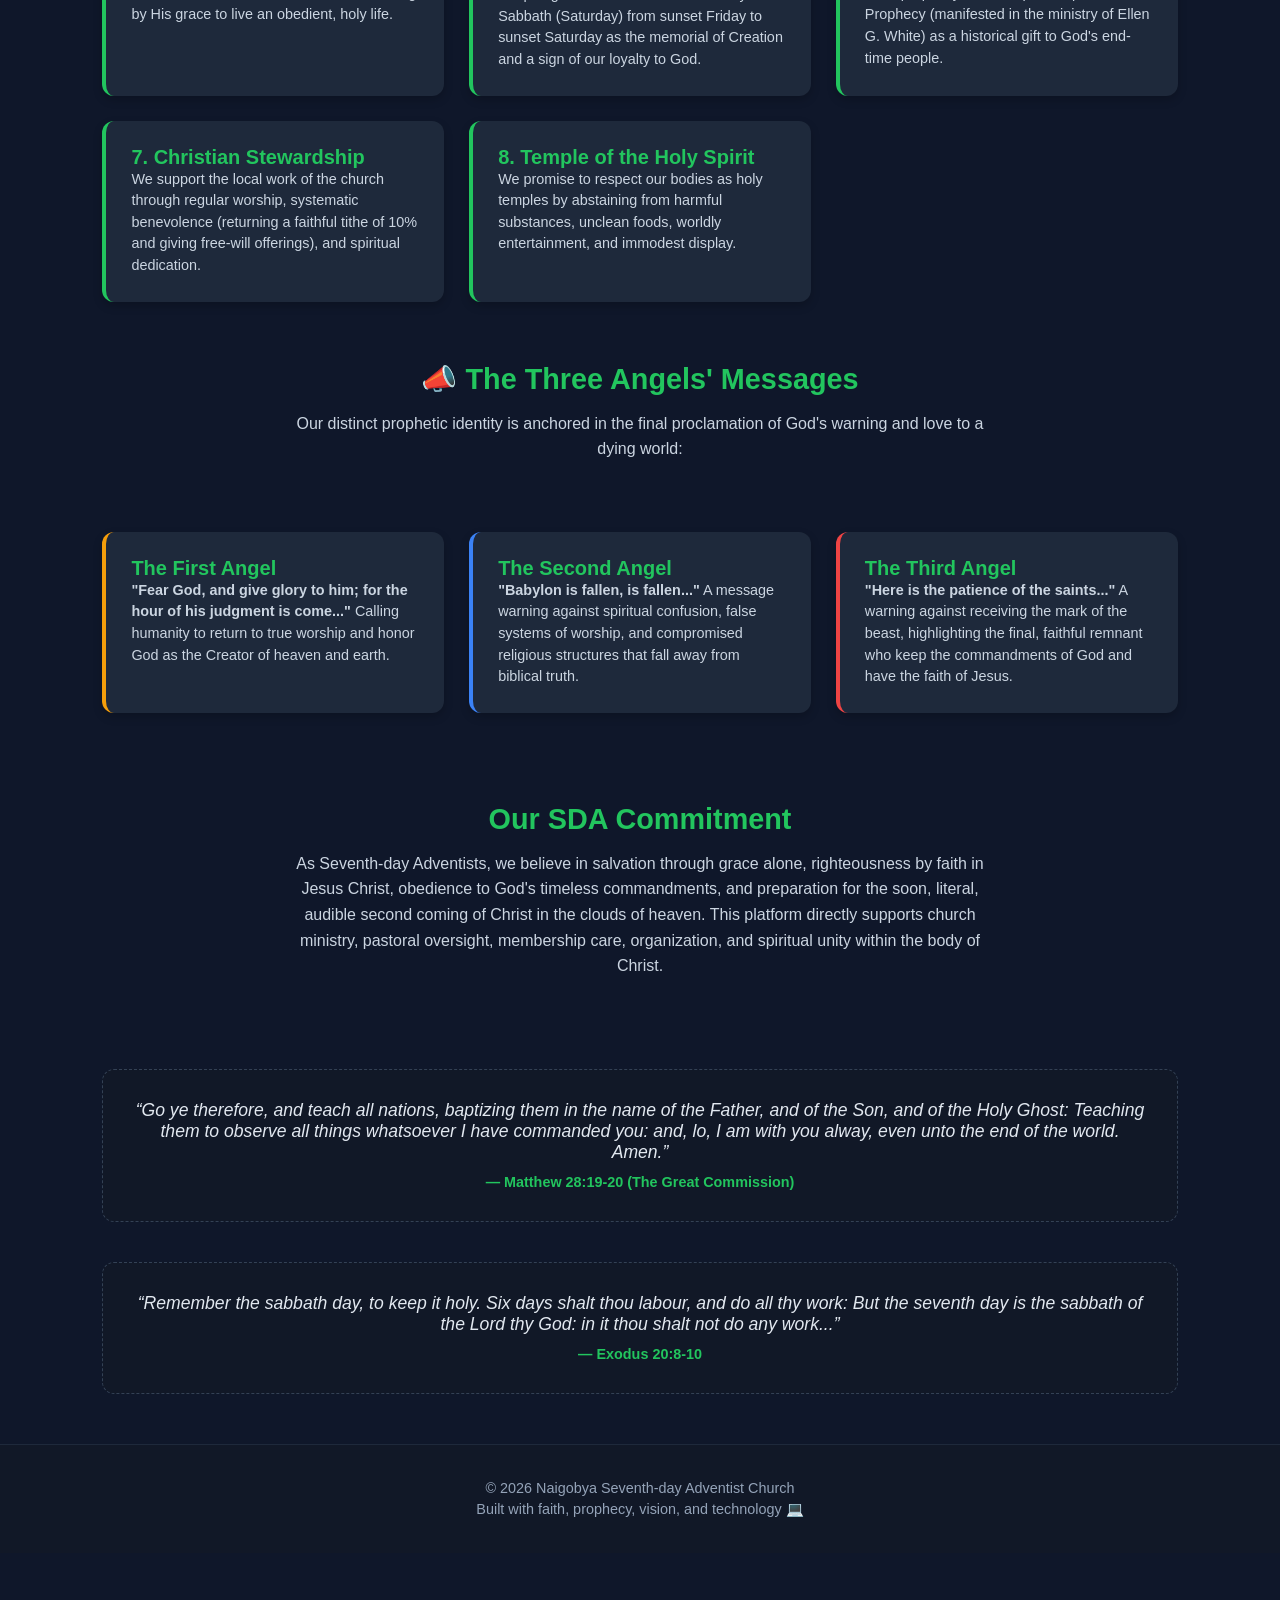
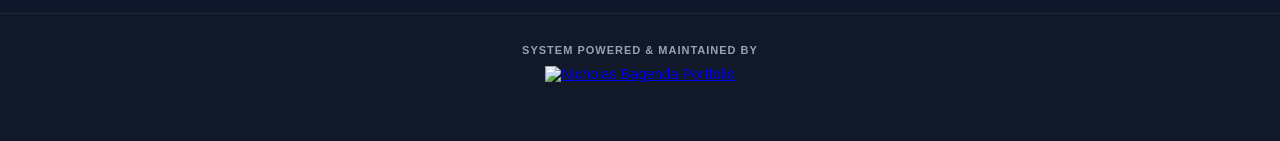
==== commit 1d569e98: "Update index.html" ====
--- a/index.html
+++ b/index.html
@@ -131,31 +131,36 @@
     </div>
   </section>
 
-  <section class="features">
-    <div class="card">
-      <h2>🙏 Faith & Fellowship</h2>
-      <p>
-        Building a united church family through deep spiritual connection, earnest prayer, brotherly love, and active service 
-        to God and the Naigobya community.
-      </p>
-    </div>
-
-    <div class="card">
-      <h2>👨‍💼 Church Leadership</h2>
-      <p>
-        Elders, pastors, and church department leaders manage registrations, records, and member 
-        organization responsibly, transparently, and securely.
-      </p>
-    </div>
-
-    <div class="card">
-      <h2>📖 Mission & Evangelism</h2>
-      <p>
-        Supporting the global SDA mission of spreading the everlasting gospel to all people, kindred, tongue, and nation 
-        through modern digital innovation.
-      </p>
-    </div>
-  </section>
+  <section class="features web-ui-element">
+  
+  <a href="fellowship.html" class="card interactive-feature-card">
+    <div class="card-icon-header">🙏 Faith & Fellowship</div>
+    <p>
+      Building a united church family through deep spiritual connection, earnest prayer, brotherly love, and active service 
+      to God and the Naigobya community.
+    </p>
+    <span class="card-action-hint">Explore Fellowship →</span>
+  </a>
+
+  <a href="leadership.html" class="card interactive-feature-card">
+    <div class="card-icon-header">👨‍💼 Church Leadership</div>
+    <p>
+      Elders, pastors, and church department leaders manage registrations, records, and member 
+      organization responsibly, transparently, and securely.
+    </p>
+    <span class="card-action-hint">Meet Our Leaders →</span>
+  </a>
+
+  <a href="mission.html" class="card interactive-feature-card">
+    <div class="card-icon-header">📖 Mission & Evangelism</div>
+    <p>
+      Supporting the global SDA mission of spreading the everlasting gospel to all people, kindred, tongue, and nation 
+      through modern digital innovation.
+    </p>
+    <span class="card-action-hint">View Our Mission →</span>
+  </a>
+
+</section>
 
   <section class="about">
     <h2>📋 Our Sacred Baptismal Covenant</h2>
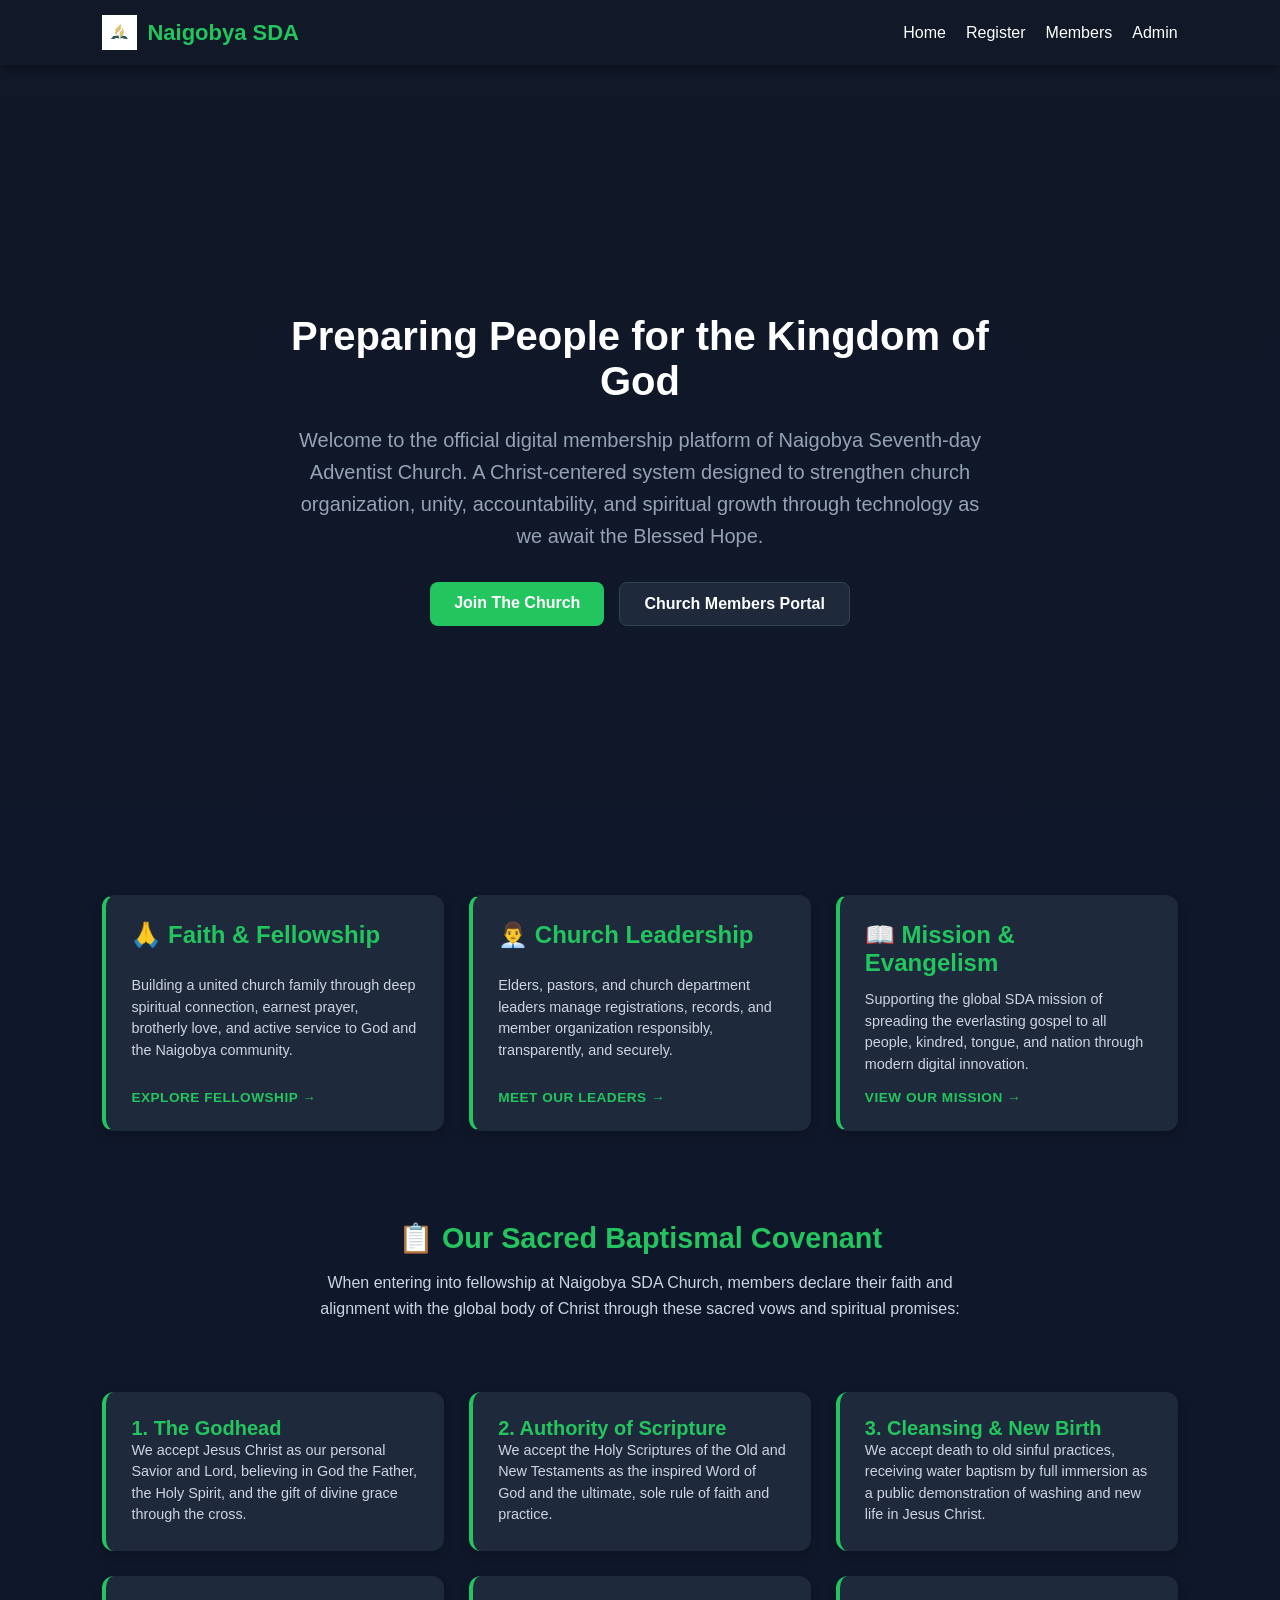
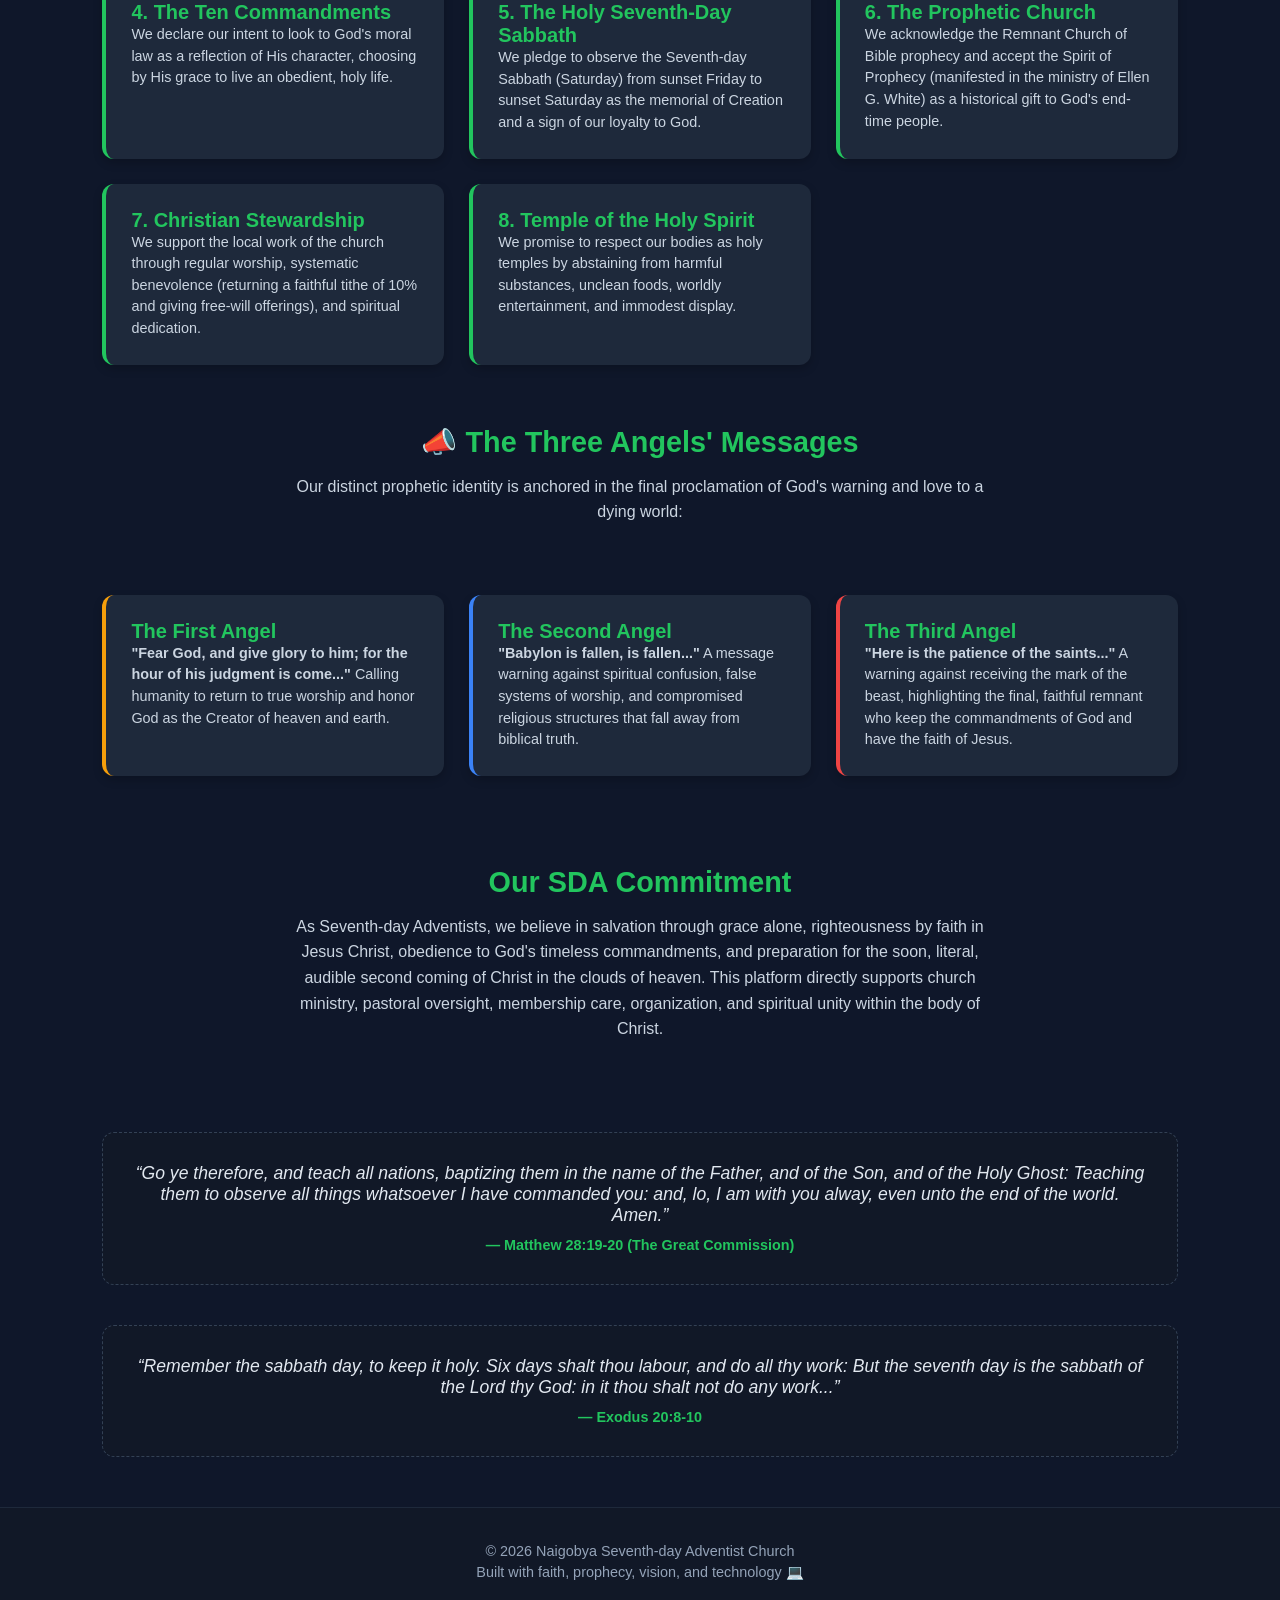
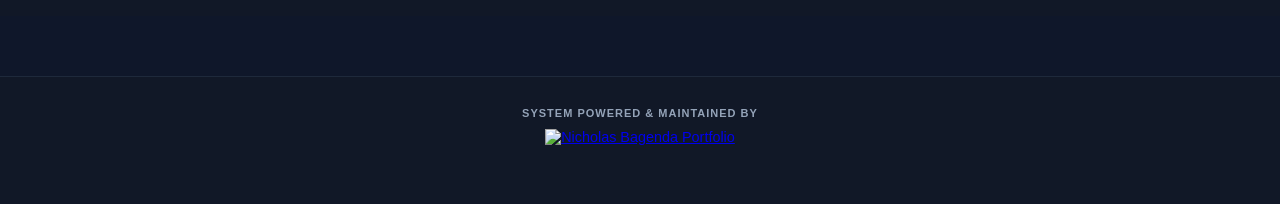
==== commit 97ade758: "Update index.html" ====
--- a/index.html
+++ b/index.html
@@ -1,11 +1,27 @@
 <!DOCTYPE html>
 <html lang="en">
 <head>
-  <meta charset="UTF-8" />
-  <meta name="viewport" content="width=device-width, initial-scale=1.0"/>
-  <title>Naigobya SDA Church Membership System</title>
-  <link rel="stylesheet" href="css/style.css">
-  <style>
+    <meta charset="UTF-8">
+    <meta name="viewport" content="width=device-width, initial-scale=1.0">
+    <title>Naigobya SDA Church - Membership Portal</title>
+
+    <link rel="stylesheet" href="css/style.css">
+
+    <meta property="og:type" content="website">
+    <meta property="og:url" content="https://sda-naigobya.netlify.app">
+    <meta property="og:title" content="Naigobya SDA Church Portal">
+    <meta property="og:description" content="Official Congregational Membership Roster Ledger system for Naigobya Seventh-day Adventist Church.">
+    
+    <meta property="og:image" content="https://sda-naigobya.netlify.app/images/d79f36437e8fdd2dfd483598abf36544.jpg">
+    <meta property="og:image:width" content="1200">
+    <meta property="og:image:height" content="630">
+    <meta property="og:image:type" content="image/jpeg">
+
+    <meta name="twitter:card" content="summary_large_image">
+    <meta name="twitter:title" content="Naigobya SDA Church Portal">
+    <meta name="twitter:description" content="Official Congregational Membership Roster Ledger system for Naigobya Seventh-day Adventist Church.">
+    <meta name="twitter:image" content="https://sda-naigobya.netlify.app/images/d79f36437e8fdd2dfd483598abf36544.jpg">
+<style>
     /* Injected layout refinements to natively support expanded spiritual content cards */
     body {
         margin: 0;
--- a/css/style.css
+++ b/css/style.css
@@ -753,4 +753,47 @@
   text-transform: uppercase;
   letter-spacing: 0.5px;
 }
-
+/* ==========================================================================
+   🧩 INTERACTIVE FEATURE GRID CARD UPGRADES
+   ========================================================================== */
+.interactive-feature-card {
+  text-decoration: none !important; /* Strips default blue anchor lines */
+  display: flex;
+  flex-direction: column;
+  justify-content: space-between;
+  height: 100%;
+  cursor: pointer;
+  border: 1px solid #1e293b;
+}
+
+/* Custom header typography setup inside anchors */
+.card-icon-header {
+  font-size: 1.5rem;
+  font-weight: bold;
+  color: #22c55e;
+  margin-bottom: 12px;
+}
+
+/* Smooth visual transformation lift & glow on hover */
+.interactive-feature-card:hover {
+  transform: translateY(-6px) !important;
+  border-color: #22c55e !important;
+  box-shadow: 0 10px 20px rgba(34, 197, 94, 0.15) !important;
+}
+
+/* Little text hints at the bottom of cards to invite clicks */
+.card-action-hint {
+  display: block;
+  margin-top: 15px;
+  font-size: 0.85rem;
+  font-weight: bold;
+  color: #22c55e;
+  text-transform: uppercase;
+  letter-spacing: 0.5px;
+  transition: transform 0.2s ease;
+}
+
+.interactive-feature-card:hover .card-action-hint {
+  transform: translateX(4px); /* Arrow subtly moves right on hover */
+}
+
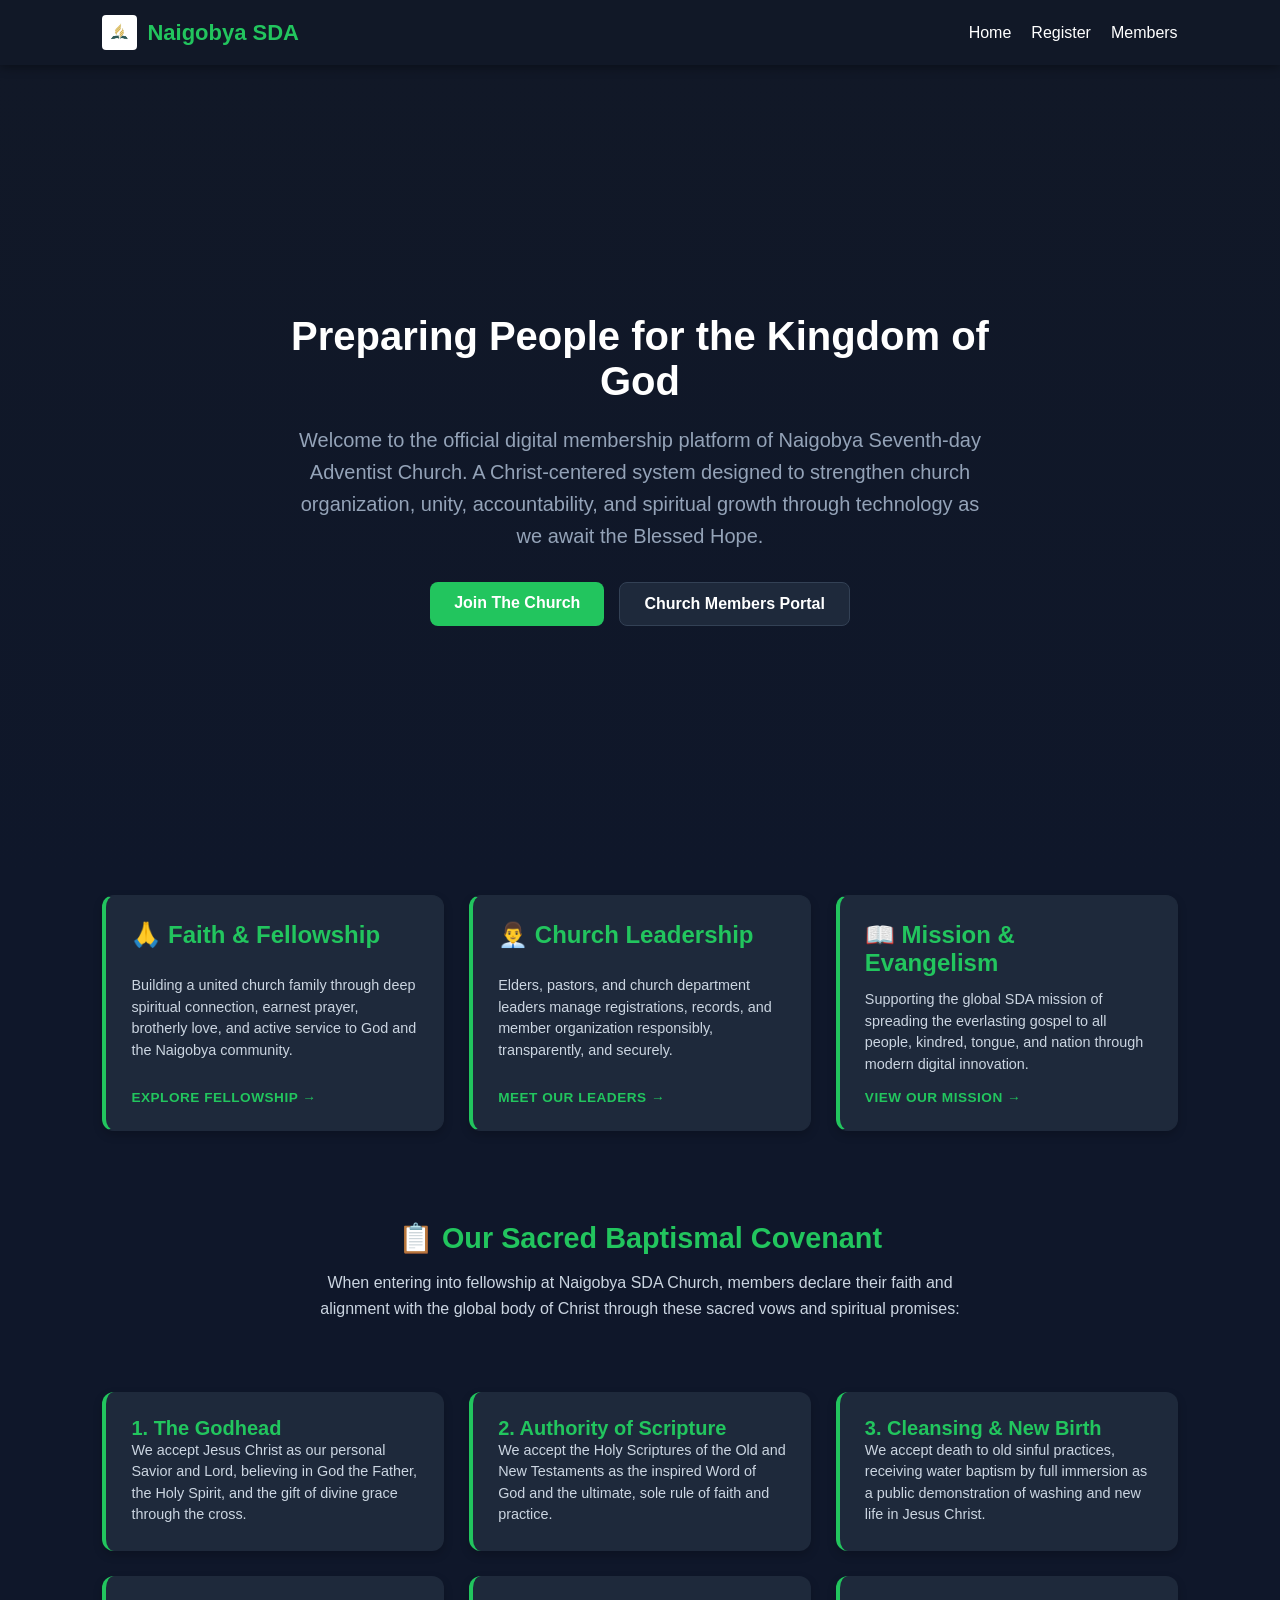
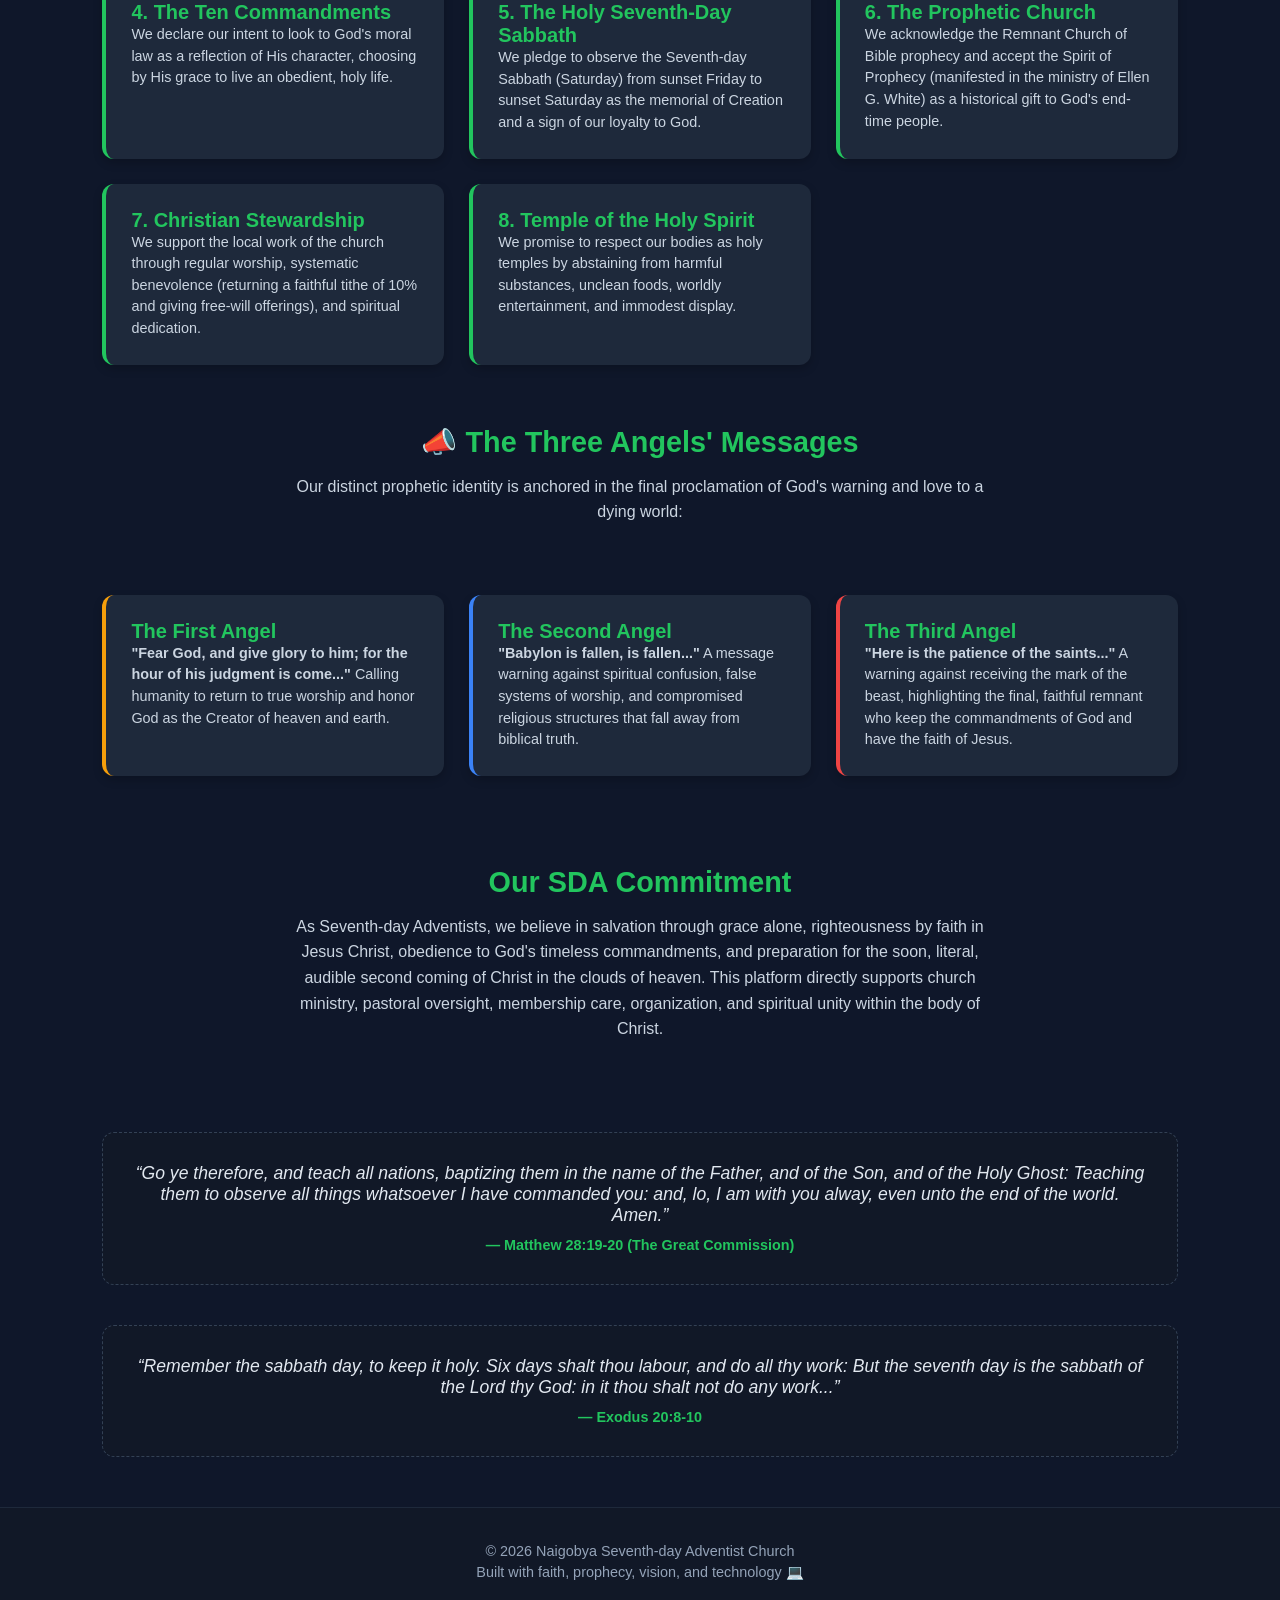
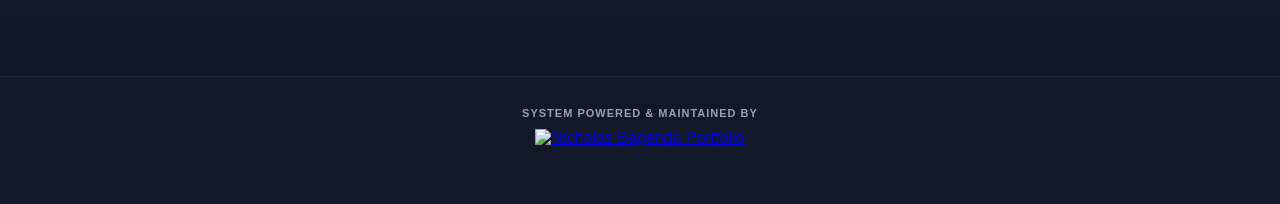
==== commit 5a70951f: "Update index.html" ====
--- a/index.html
+++ b/index.html
@@ -7,6 +7,7 @@
 
     <link rel="stylesheet" href="css/style.css">
 
+    <meta name="google-site-verification" content="69NHekmyxIqMeZChfHy0VGSdlqTn9b-Lxp9xxWlmCbk" />
     <meta property="og:type" content="website">
     <meta property="og:url" content="https://sda-naigobya.netlify.app">
     <meta property="og:title" content="Naigobya SDA Church Portal">
@@ -21,116 +22,111 @@
     <meta name="twitter:title" content="Naigobya SDA Church Portal">
     <meta name="twitter:description" content="Official Congregational Membership Roster Ledger system for Naigobya Seventh-day Adventist Church.">
     <meta name="twitter:image" content="https://sda-naigobya.netlify.app/images/d79f36437e8fdd2dfd483598abf36544.jpg">
-<style>
-    /* Injected layout refinements to natively support expanded spiritual content cards */
-    body {
-        margin: 0;
-        font-family: Arial, sans-serif;
-        background: #0f172a;
-        color: white;
-    }
-    .navbar {
-        background: #111827;
-        padding: 15px 8%;
-        display: flex;
-        justify-content: space-between;
-        align-items: center;
-    }
-    .logo {
-        font-size: 20px;
-        font-weight: bold;
-        color: #22c55e;
-    }
-    .nav-links a {
-        color: white;
-        margin-left: 20px;
-        text-decoration: none;
-        font-size: 16px;
-        transition: 0.3s;
-    }
-    .nav-links a:hover { color: #22c55e; }
     
-    .hero {
-        padding: 80px 8%;
-        text-align: center;
-        background: linear-gradient(180deg, #111827 0%, #0f172a 100%);
-    }
-    .hero h1 { font-size: 2.5rem; margin-bottom: 20px; color: white; }
-    .hero p { max-width: 800px; margin: 0 auto 30px auto; color: #94a3b8; line-height: 1.6; }
-    .hero-buttons { display: flex; justify-content: center; gap: 15px; }
-    
-    .btn {
-        padding: 12px 24px;
-        border-radius: 8px;
-        font-weight: bold;
-        text-decoration: none;
-        transition: 0.3s;
-    }
-    .btn.green { background: #22c55e; color: white; }
-    .btn.dark { background: #1e293b; color: white; border: 1px solid #334155; }
-    .btn:hover { opacity: 0.9; }
-
-    .features, .promises-grid, .prophecy-grid {
-        display: grid;
-        grid-template-columns: repeat(auto-fit, minmax(300px, 1fr));
-        gap: 25px;
-        padding: 20px 8% 40px 8%;
-    }
-    .card, .promise-card, .prophecy-card {
-        background: #1e293b;
-        padding: 25px;
-        border-radius: 12px;
-        box-shadow: 0 4px 10px rgba(0,0,0,0.2);
-        border-left: 4px solid #22c55e;
-    }
-    .card h2, .promise-card h3, .prophecy-card h3 { margin-top: 0; color: #22c55e; font-size: 1.25rem; }
-    .card p, .promise-card p, .prophecy-card p { color: #cbd5e1; font-size: 0.9rem; line-height: 1.5; margin-bottom: 0; }
-
-    .about {
-        padding: 50px 8%;
-        max-width: 900px;
-        margin: 0 auto;
-        text-align: center;
-    }
-    .about h2 { color: #22c55e; font-size: 1.8rem; margin-bottom: 15px; }
-    .about p { color: #cbd5e1; line-height: 1.6; }
-    
-    .scripture-highlight {
-        background: #111827;
-        border: 1px dashed #334155;
-        border-radius: 12px;
-        padding: 30px;
-        margin: 40px 8%;
-        text-align: center;
-    }
-    .scripture-highlight p { font-style: italic; color: #e2e8f0; font-size: 1.1rem; margin-bottom: 10px; }
-    .scripture-highlight span { color: #22c55e; font-weight: bold; font-size: 0.9rem; }
-
-    footer {
-        background: #111827;
-        padding: 30px 8%;
-        text-align: center;
-        border-top: 1px solid #1e293b;
-        font-size: 0.9rem;
-        color: #94a3b8;
-    }
-    footer p { margin: 5px 0; }
-  </style>
+    <style>
+        body {
+            margin: 0;
+            font-family: Arial, sans-serif;
+            background: #0f172a;
+            color: white;
+        }
+        .navbar {
+            background: #111827;
+            padding: 15px 8%;
+            display: flex;
+            justify-content: space-between;
+            align-items: center;
+        }
+        .logo-block {
+            font-size: 22px;
+            font-weight: bold;
+            color: #22c55e;
+            display: flex;
+            align-items: center;
+            gap: 10px;
+            cursor: pointer;          /* Shows pointer to the admin, but looks normal to others */
+            user-select: none;         /* Disables highlighting text on double tap triggers */
+            -webkit-user-select: none;
+        }
+        .nav-links a {
+            color: white;
+            margin-left: 20px;
+            text-decoration: none;
+            font-size: 16px;
+            transition: 0.3s;
+        }
+        .nav-links a:hover { color: #22c55e; }
+        
+        .hero {
+            padding: 80px 8%;
+            text-align: center;
+            background: linear-gradient(180deg, #111827 0%, #0f172a 100%);
+        }
+        .hero h1 { font-size: 2.5rem; margin-bottom: 20px; color: white; }
+        .hero p { max-width: 800px; margin: 0 auto 30px auto; color: #94a3b8; line-height: 1.6; }
+        .hero-buttons { display: flex; justify-content: center; gap: 15px; }
+        
+        .btn {
+            padding: 12px 24px;
+            border-radius: 8px;
+            font-weight: bold;
+            text-decoration: none;
+            transition: 0.3s;
+        }
+        .btn.green { background: #22c55e; color: white; }
+        .btn.dark { background: #1e293b; color: white; border: 1px solid #334155; }
+        .btn:hover { opacity: 0.9; }
+
+        .features, .promises-grid, .prophecy-grid {
+            display: grid;
+            grid-template-columns: repeat(auto-fit, minmax(300px, 1fr));
+            gap: 25px;
+            padding: 20px 8% 40px 8%;
+        }
+        .card, .promise-card, .prophecy-card {
+            background: #1e293b;
+            padding: 25px;
+            border-radius: 12px;
+            box-shadow: 0 4px 10px rgba(0,0,0,0.2);
+            border-left: 4px solid #22c55e;
+        }
+        .card h2, .promise-card h3, .prophecy-card h3 { margin-top: 0; color: #22c55e; font-size: 1.25rem; }
+        .card p, .promise-card p, .prophecy-card p { color: #cbd5e1; font-size: 0.9rem; line-height: 1.5; margin-bottom: 0; }
+
+        .about {
+            padding: 50px 8%;
+            max-width: 900px;
+            margin: 0 auto;
+            text-align: center;
+        }
+        .about h2 { color: #22c55e; font-size: 1.8rem; margin-bottom: 15px; }
+        .about p { color: #cbd5e1; line-height: 1.6; }
+        
+        .scripture-highlight {
+            background: #111827;
+            border: 1px dashed #334155;
+            border-radius: 12px;
+            padding: 30px;
+            margin: 40px 8%;
+            text-align: center;
+        }
+        .scripture-highlight p { font-style: italic; color: #e2e8f0; font-size: 1.1rem; margin-bottom: 10px; }
+        .scripture-highlight span { color: #22c55e; font-weight: bold; font-size: 0.9rem; }
+    </style>
 </head>
 <body>
 
   <nav class="navbar">
-  <div class="logo-block" style="display: flex; align-items: center; gap: 10px; font-size: 22px; font-weight: bold; color: #22c55e;">
-    <img src="images/d79f36437e8fdd2dfd483598abf36544.jpg" alt="SDA Logo" style="height: 35px; width: auto; display: block;">
-    <span>Naigobya SDA</span>
-  </div>
-  <div class="nav-links">
-    <a href="index.html">Home</a>
-    <a href="register.html">Register</a>
-    <a href="login.html">Members</a>
-    <a href="admin-login.html">Admin</a>
-  </div>
-</nav>
+    <div class="logo-block" id="secretAdminLogo">
+      <img src="images/d79f36437e8fdd2dfd483598abf36544.jpg" alt="SDA Logo" style="height: 35px; width: auto; display: block; border-radius: 4px;">
+      <span>Naigobya SDA</span>
+    </div>
+    <div class="nav-links">
+      <a href="index.html">Home</a>
+      <a href="register.html">Register</a>
+      <a href="login.html">Members</a>
+      </div>
+  </nav>
 
   <section class="hero">
     <div class="hero-content">
@@ -148,42 +144,28 @@
   </section>
 
   <section class="features web-ui-element">
-  
-  <a href="fellowship.html" class="card interactive-feature-card">
-    <div class="card-icon-header">🙏 Faith & Fellowship</div>
-    <p>
-      Building a united church family through deep spiritual connection, earnest prayer, brotherly love, and active service 
-      to God and the Naigobya community.
-    </p>
-    <span class="card-action-hint">Explore Fellowship →</span>
-  </a>
-
-  <a href="leadership.html" class="card interactive-feature-card">
-    <div class="card-icon-header">👨‍💼 Church Leadership</div>
-    <p>
-      Elders, pastors, and church department leaders manage registrations, records, and member 
-      organization responsibly, transparently, and securely.
-    </p>
-    <span class="card-action-hint">Meet Our Leaders →</span>
-  </a>
-
-  <a href="mission.html" class="card interactive-feature-card">
-    <div class="card-icon-header">📖 Mission & Evangelism</div>
-    <p>
-      Supporting the global SDA mission of spreading the everlasting gospel to all people, kindred, tongue, and nation 
-      through modern digital innovation.
-    </p>
-    <span class="card-action-hint">View Our Mission →</span>
-  </a>
-
-</section>
+    <a href="fellowship.html" class="card interactive-feature-card">
+      <div class="card-icon-header">🙏 Faith & Fellowship</div>
+      <p>Building a united church family through deep spiritual connection, earnest prayer, brotherly love, and active service to God and the Naigobya community.</p>
+      <span class="card-action-hint">Explore Fellowship →</span>
+    </a>
+
+    <a href="leadership.html" class="card interactive-feature-card">
+      <div class="card-icon-header">👨‍💼 Church Leadership</div>
+      <p>Elders, pastors, and church department leaders manage registrations, records, and member organization responsibly, transparently, and securely.</p>
+      <span class="card-action-hint">Meet Our Leaders →</span>
+    </a>
+
+    <a href="mission.html" class="card interactive-feature-card">
+      <div class="card-icon-header">📖 Mission & Evangelism</div>
+      <p>Supporting the global SDA mission of spreading the everlasting gospel to all people, kindred, tongue, and nation through modern digital innovation.</p>
+      <span class="card-action-hint">View Our Mission →</span>
+    </a>
+  </section>
 
   <section class="about">
     <h2>📋 Our Sacred Baptismal Covenant</h2>
-    <p>
-      When entering into fellowship at Naigobya SDA Church, members declare their faith and alignment with the global 
-      body of Christ through these sacred vows and spiritual promises:
-    </p>
+    <p>When entering into fellowship at Naigobya SDA Church, members declare their faith and alignment with the global body of Christ through these sacred vows and spiritual promises:</p>
   </section>
 
   <section class="promises-grid">
@@ -243,12 +225,7 @@
 
   <section class="about">
     <h2>Our SDA Commitment</h2>
-    <p>
-      As Seventh-day Adventists, we believe in salvation through grace alone, righteousness by faith in Jesus Christ, obedience 
-      to God's timeless commandments, and preparation for the soon, literal, audible second coming of Christ in the clouds of heaven. 
-      This platform directly supports church ministry, pastoral oversight, membership care, organization, and spiritual unity 
-      within the body of Christ.
-    </p>
+    <p>As Seventh-day Adventists, we believe in salvation through grace alone, righteousness by faith in Jesus Christ, obedience to God's timeless commandments, and preparation for the soon, literal, audible second coming of Christ in the clouds of heaven. This platform directly supports church ministry, pastoral oversight, membership care, organization, and spiritual unity within the body of Christ.</p>
   </section>
 
   <div class="scripture-highlight">
@@ -261,15 +238,43 @@
     <span>— Exodus 20:8-10</span>
   </div>
 
-  <footer>
+  <footer style="background: #111827; padding: 30px 8%; text-align: center; border-top: 1px solid #1e293b; font-size: 0.9rem; color: #94a3b8;">
     <p>© 2026 Naigobya Seventh-day Adventist Church</p>
     <p>Built with faith, prophecy, vision, and technology 💻</p>
   </footer>
-    <footer class="web-ui-element site-global-footer">
+
+  <footer class="web-ui-element site-global-footer">
     <p>System Powered & Maintained By</p>
     <a href="https://bagendanicholas.github.io/My-website-/index.html" id="footerLogoLink" target="_blank">
         <img src="https://raw.githubusercontent.com/BagendaNicholas/naigobya-sda-membership-system/main/images/Mon_21_07_2025_16_26_06.png" class="developer-footer-logo" alt="Nicholas Bagenda Portfolio">
     </a>
-</footer>
-    </body>
+  </footer>
+
+  <script>
+    document.addEventListener("DOMContentLoaded", function () {
+        const secretLogo = document.getElementById("secretAdminLogo");
+        if (!secretLogo) return;
+
+        let lastTapTime = 0;
+
+        // 💻 Desktop Engine - Double Click Trigger
+        secretLogo.addEventListener("dblclick", function () {
+            window.location.href = "admin-login.html";
+        });
+
+        // 📱 Mobile Phone Engine - Quick Double Tap Trigger
+        secretLogo.addEventListener("touchend", function (e) {
+            const currentTime = new Date().getTime();
+            const tapDelay = currentTime - lastTapTime;
+
+            if (tapDelay < 300 && tapDelay > 0) {
+                e.preventDefault(); 
+                window.location.href = "admin-login.html";
+            }
+            lastTapTime = currentTime;
+        });
+    });
+  </script>
+
+</body>
 </html>
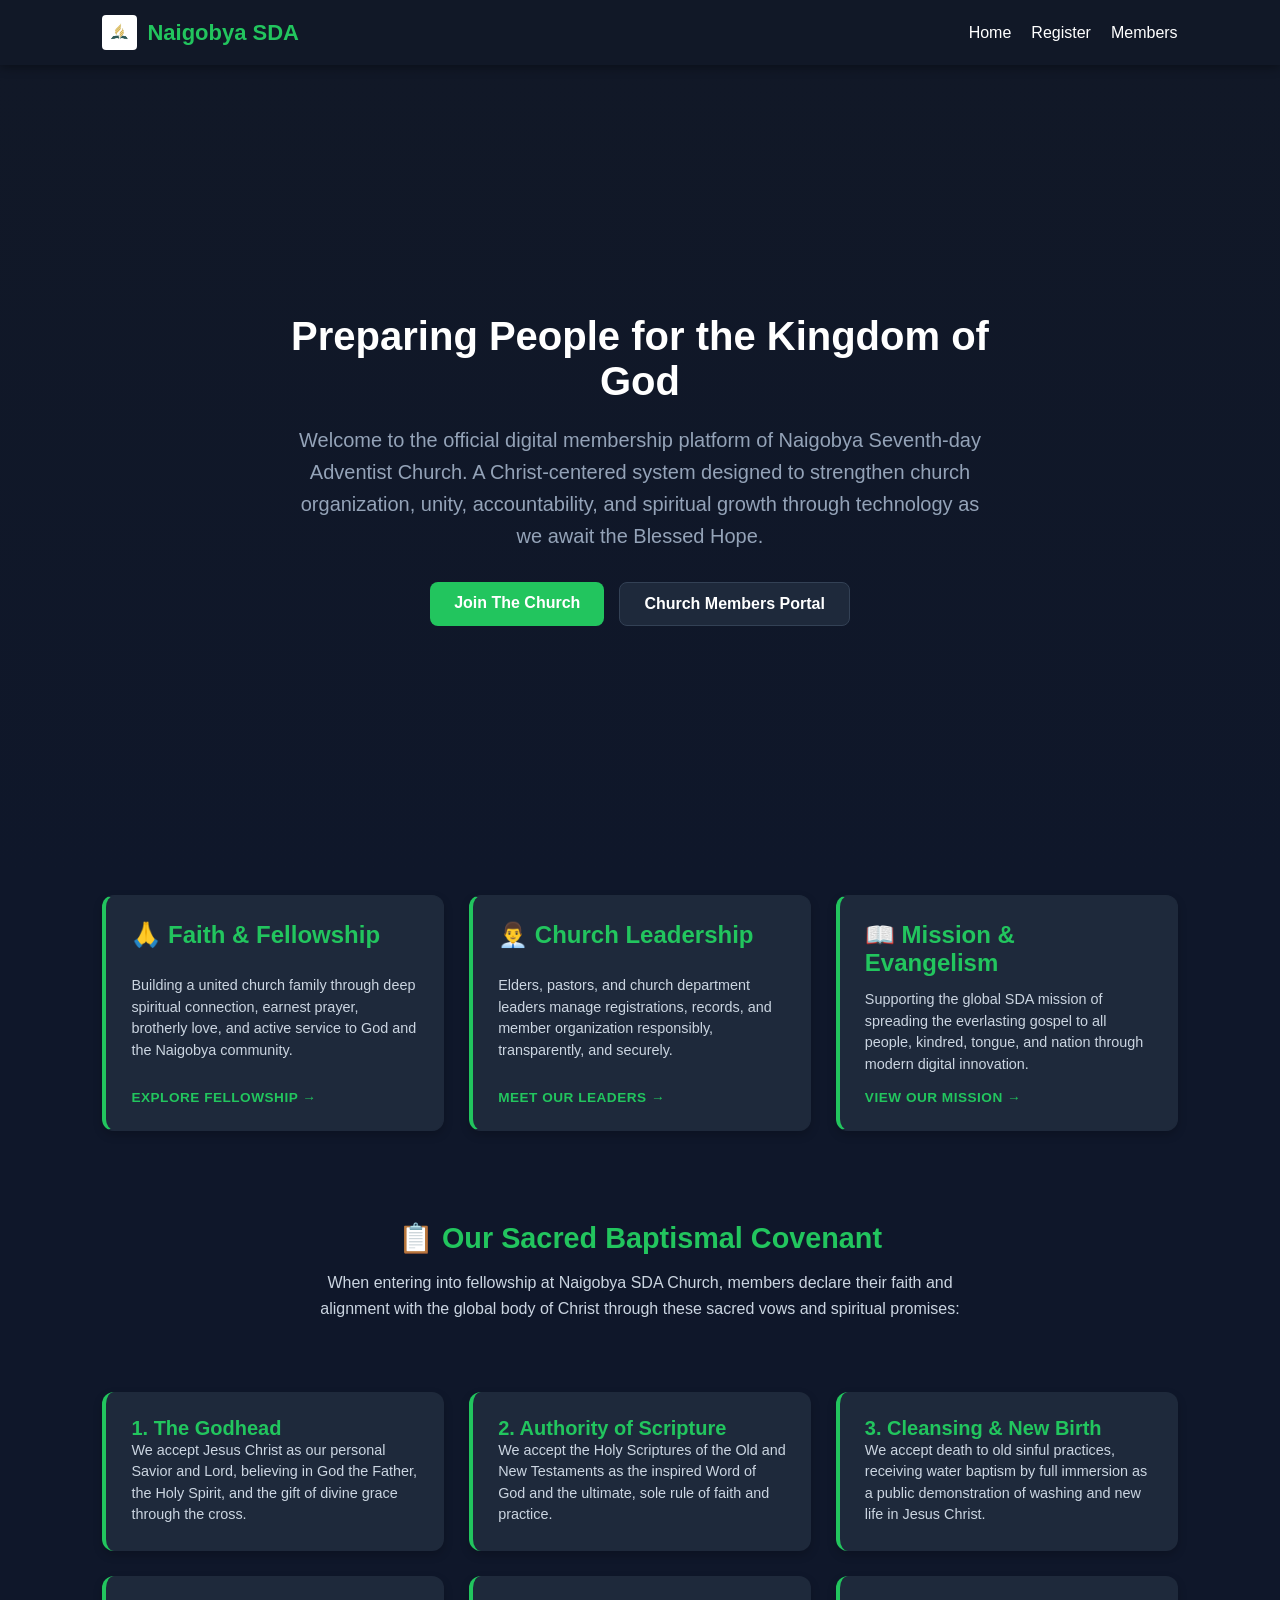
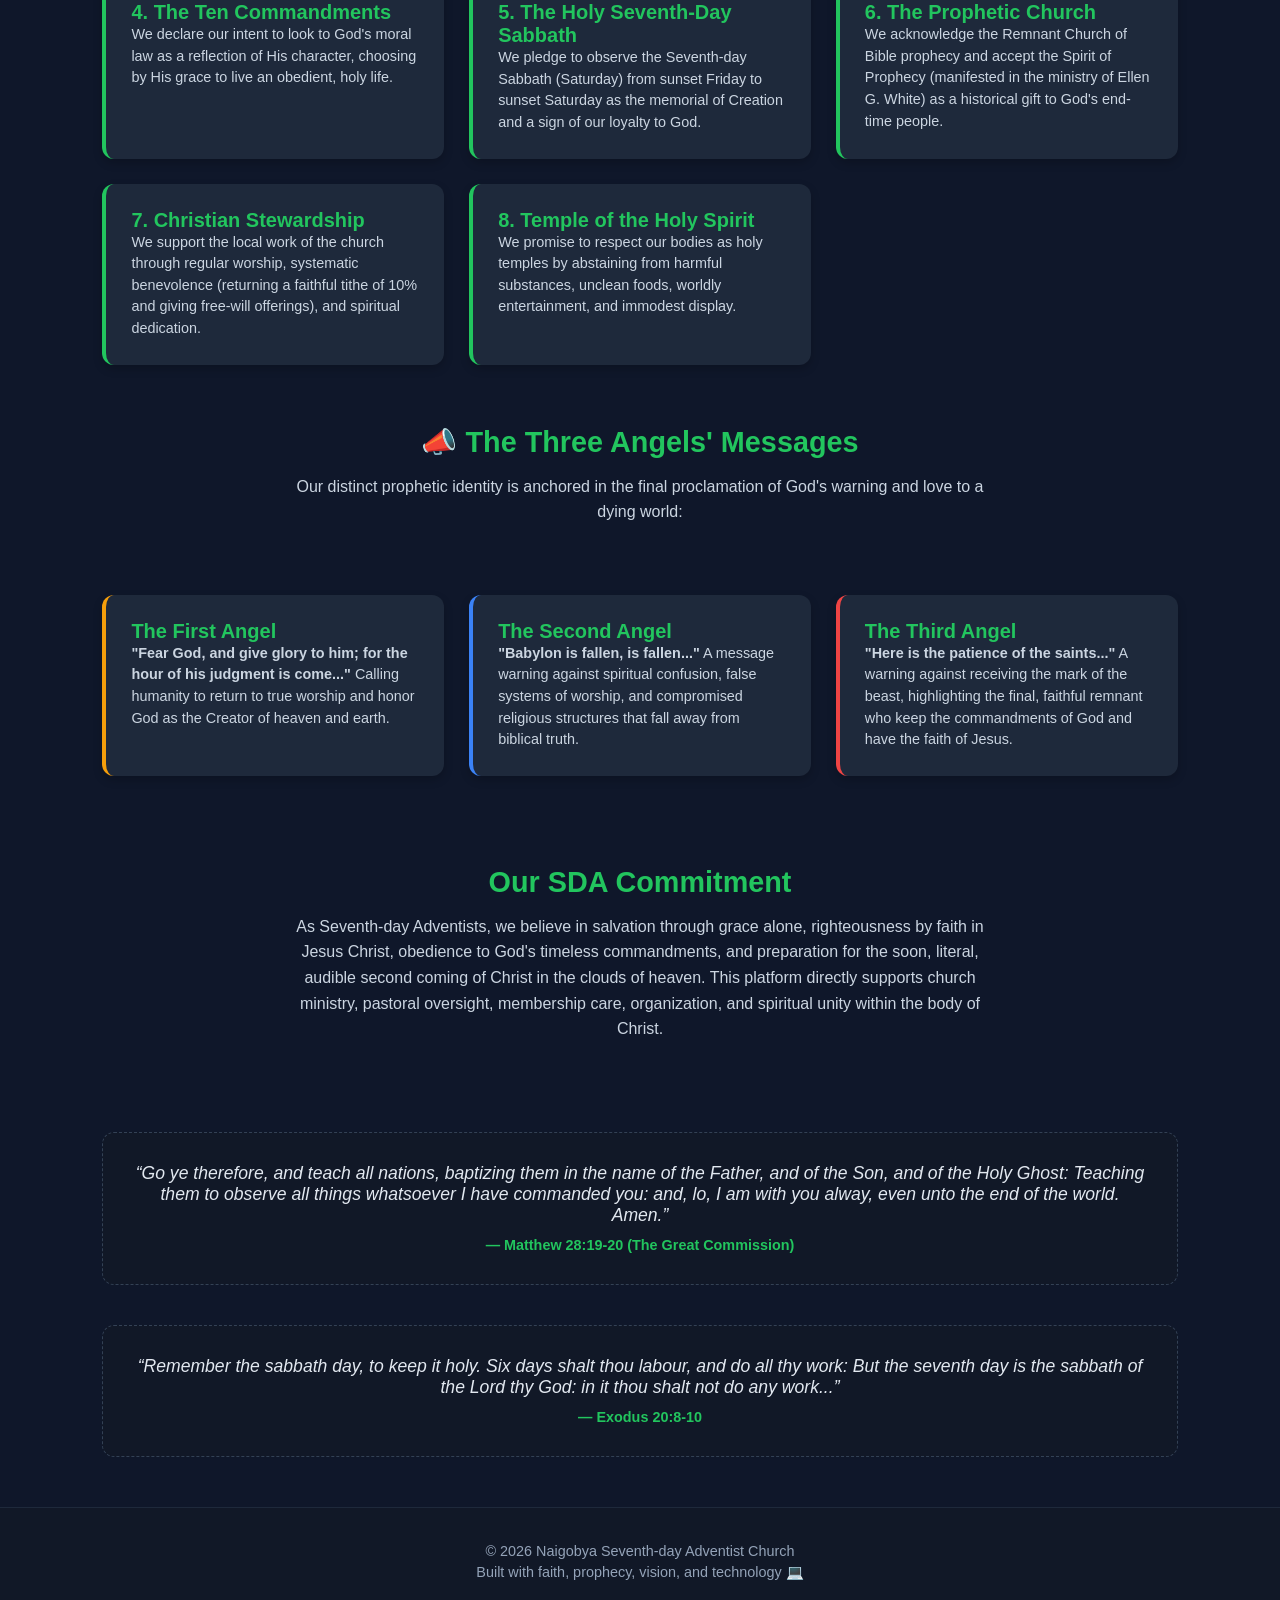
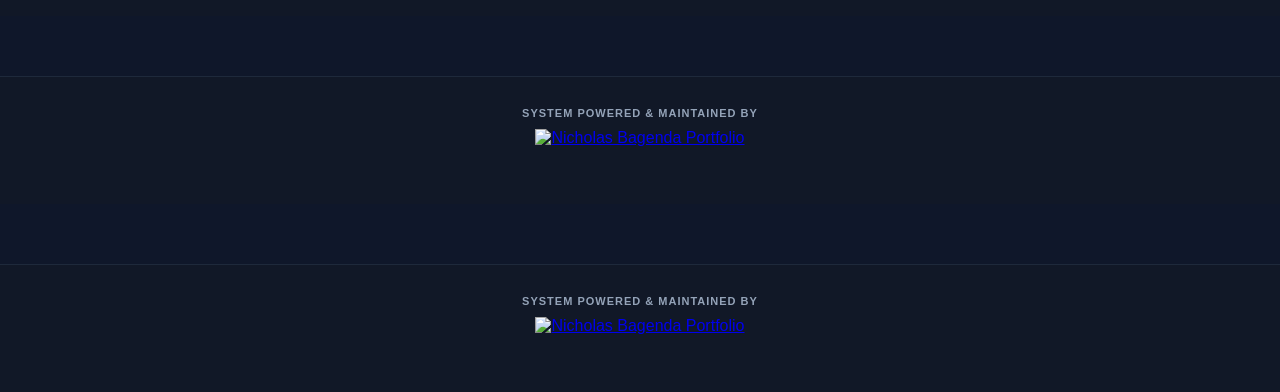
==== commit 6b4eb9ff: "Update index.html" ====
--- a/index.html
+++ b/index.html
@@ -276,5 +276,18 @@
     });
   </script>
 
+<footer class="web-ui-element site-global-footer">
+    <p>System Powered & Maintained By</p>
+    <a href="https://bagendanicholas.github.io/My-website-/index.html" id="footerLogoLink" target="_blank">
+        <img src="https://raw.githubusercontent.com/BagendaNicholas/naigobya-sda-membership-system/main/images/Mon_21_07_2025_16_26_06.png" class="developer-footer-logo" alt="Nicholas Bagenda Portfolio">
+    </a>
+</footer>
+
+<script>
+(function(){if(!window.chatbase||window.chatbase("getState")!=="initialized"){window.chatbase=(...arguments)=>{if(!window.chatbase.q){window.chatbase.q=[]}window.chatbase.q.push(arguments)};window.chatbase=new Proxy(window.chatbase,{get(target,prop){if(prop==="q"){return target.q}return(...args)=>target(prop,...args)}})}const onLoad=function(){const script=document.createElement("script");script.src="https://www.chatbase.co/embed.min.js";script.id="IJYcUiqwRSTSD_VkEhQI9";script.domain="www.chatbase.co";document.body.appendChild(script)};if(document.readyState==="complete"){onLoad()}else{window.addEventListener("load",onLoad)}})();
+</script>
 </body>
 </html>
+
+</body>
+</html>
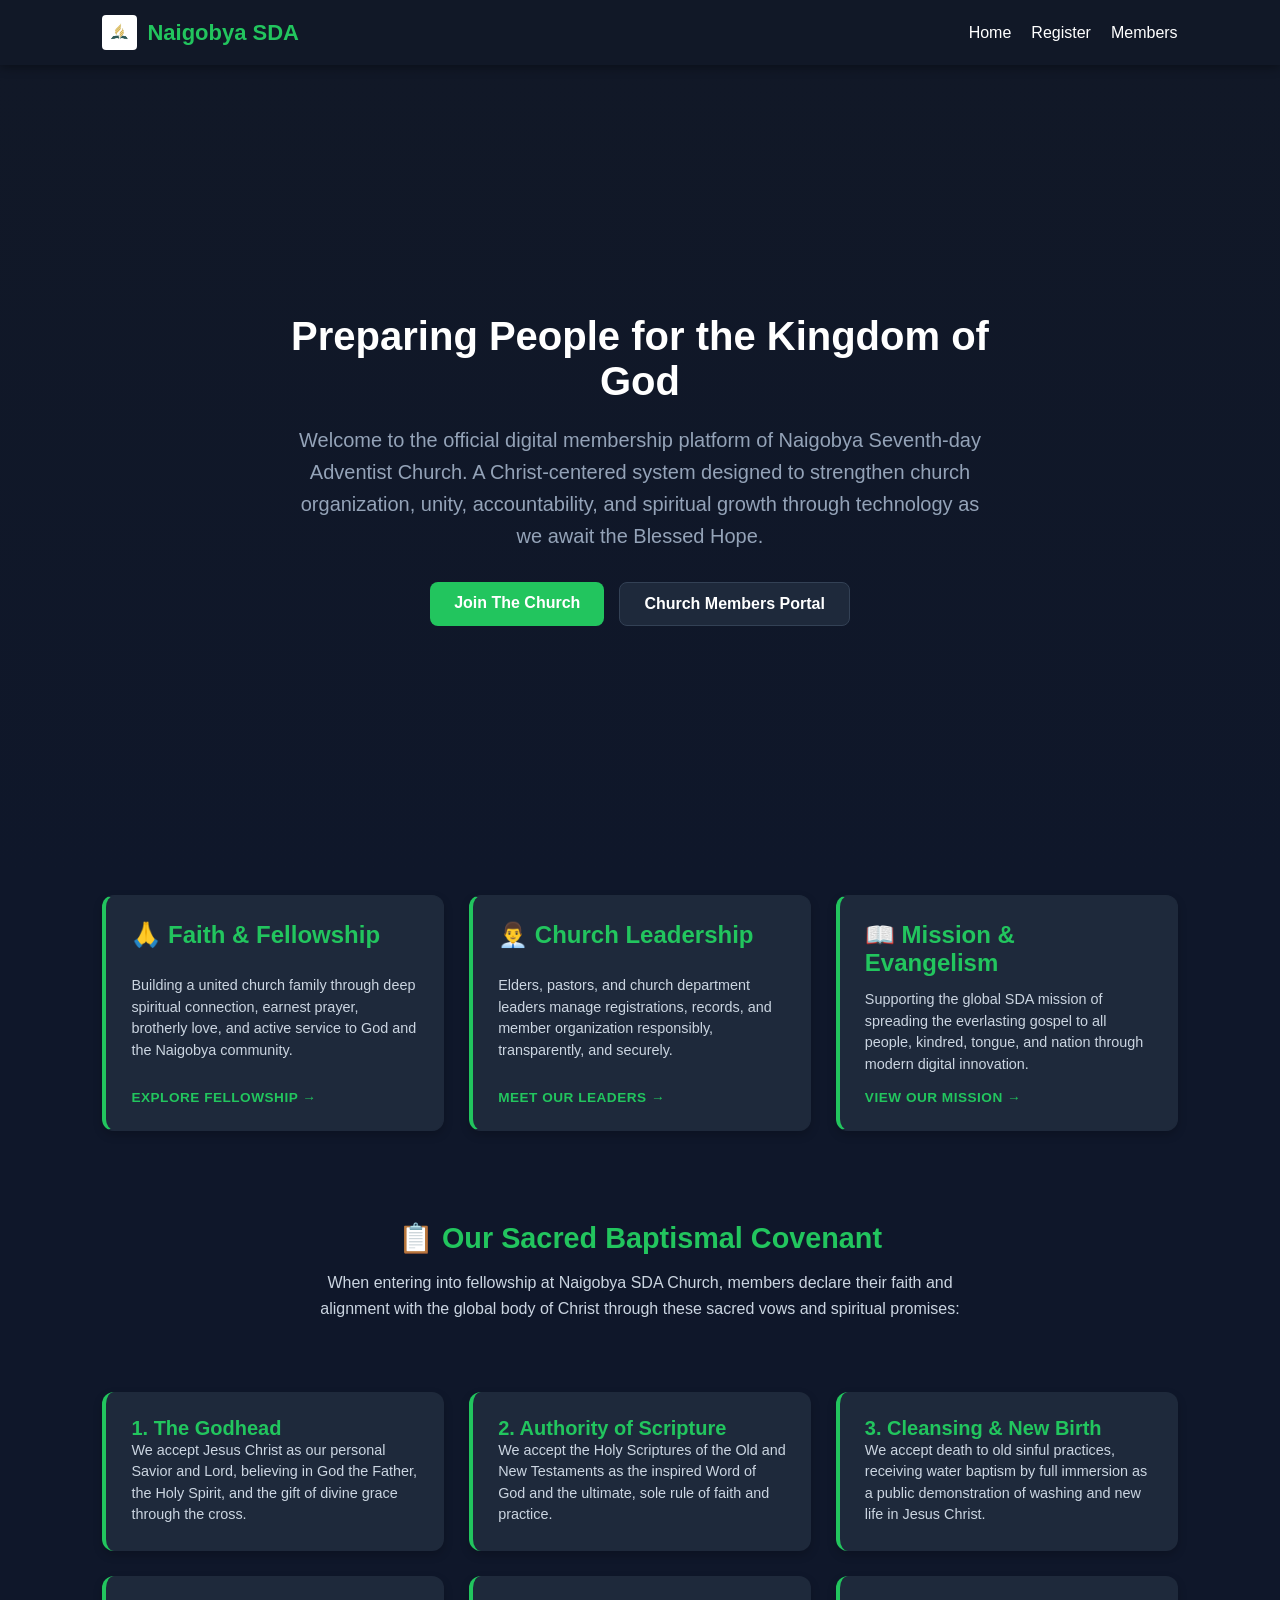
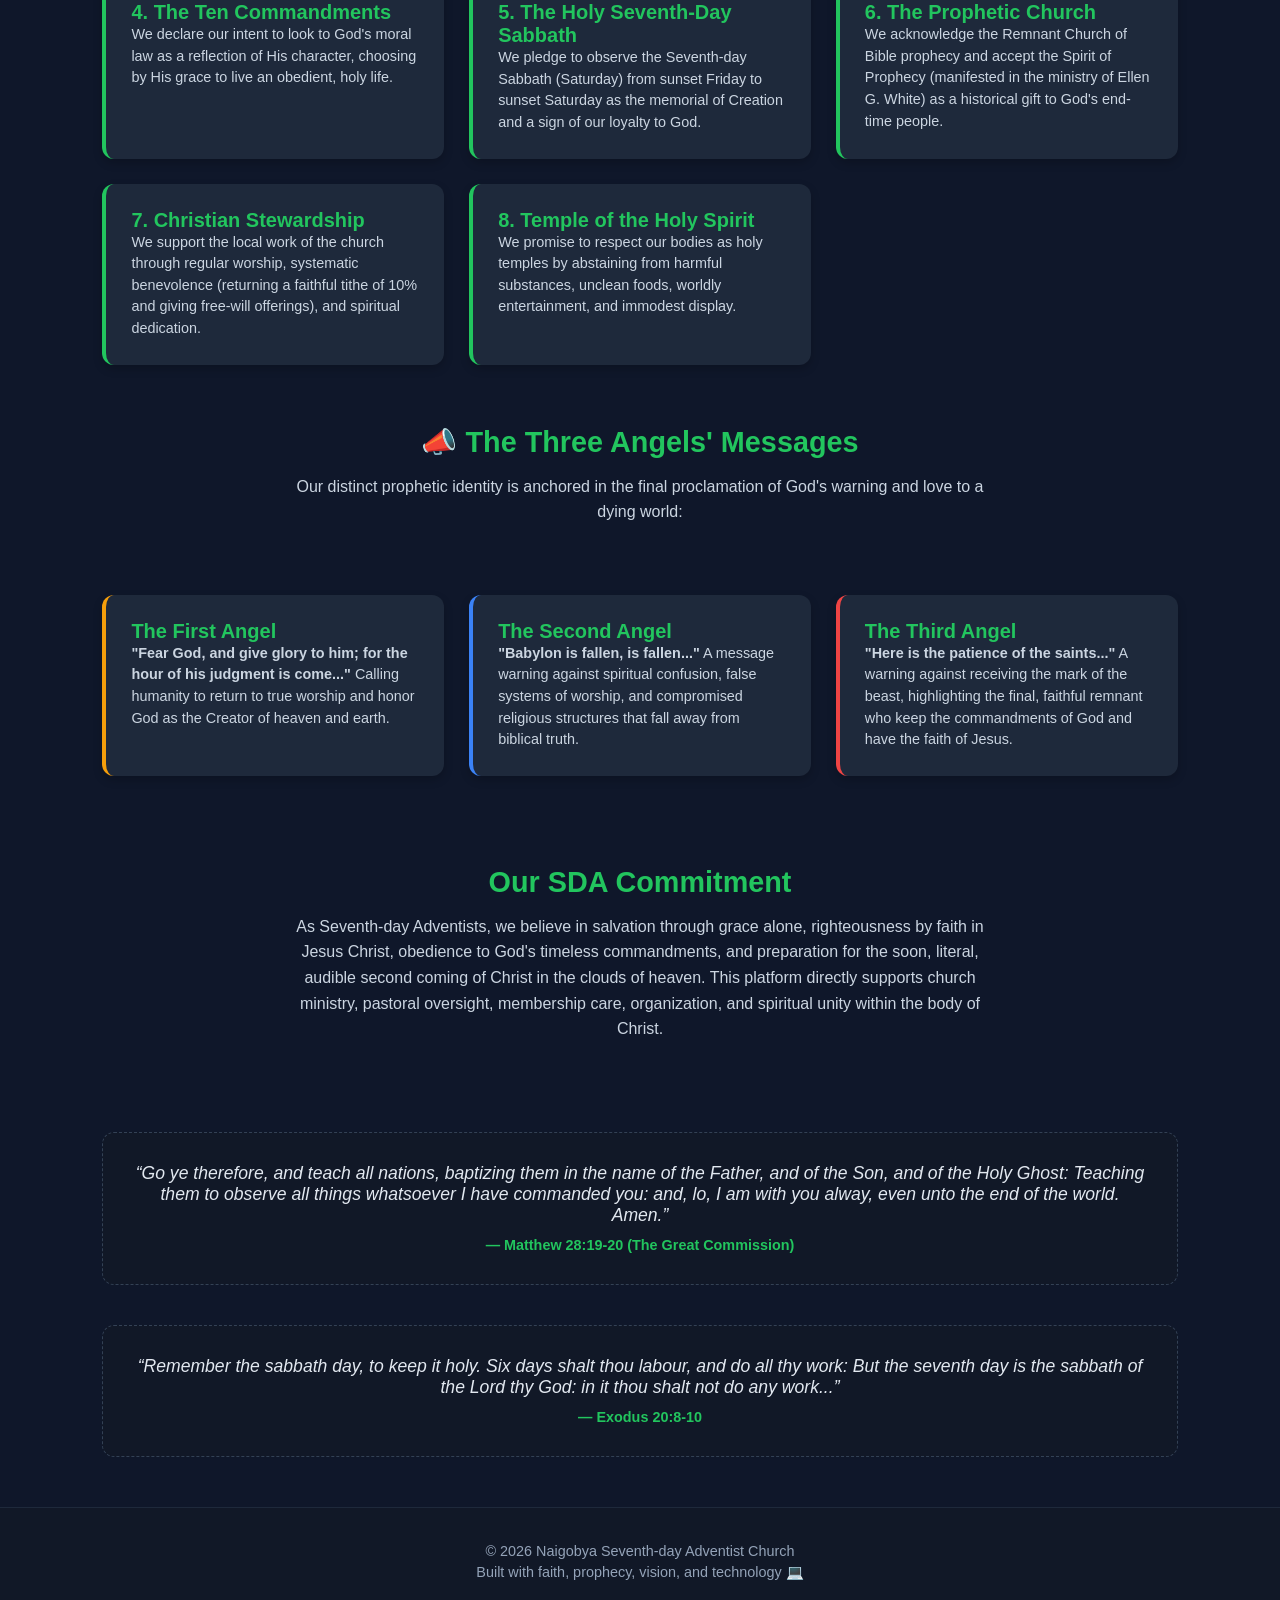
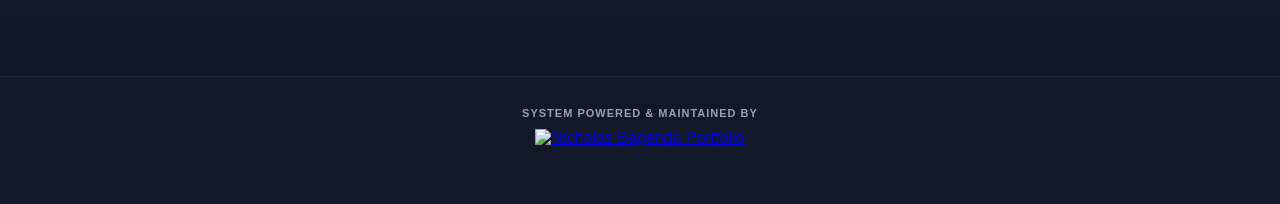
==== commit 48b82014: "Update index.html" ====
--- a/index.html
+++ b/index.html
@@ -276,13 +276,6 @@
     });
   </script>
 
-<footer class="web-ui-element site-global-footer">
-    <p>System Powered & Maintained By</p>
-    <a href="https://bagendanicholas.github.io/My-website-/index.html" id="footerLogoLink" target="_blank">
-        <img src="https://raw.githubusercontent.com/BagendaNicholas/naigobya-sda-membership-system/main/images/Mon_21_07_2025_16_26_06.png" class="developer-footer-logo" alt="Nicholas Bagenda Portfolio">
-    </a>
-</footer>
-
 <script>
 (function(){if(!window.chatbase||window.chatbase("getState")!=="initialized"){window.chatbase=(...arguments)=>{if(!window.chatbase.q){window.chatbase.q=[]}window.chatbase.q.push(arguments)};window.chatbase=new Proxy(window.chatbase,{get(target,prop){if(prop==="q"){return target.q}return(...args)=>target(prop,...args)}})}const onLoad=function(){const script=document.createElement("script");script.src="https://www.chatbase.co/embed.min.js";script.id="IJYcUiqwRSTSD_VkEhQI9";script.domain="www.chatbase.co";document.body.appendChild(script)};if(document.readyState==="complete"){onLoad()}else{window.addEventListener("load",onLoad)}})();
 </script>
